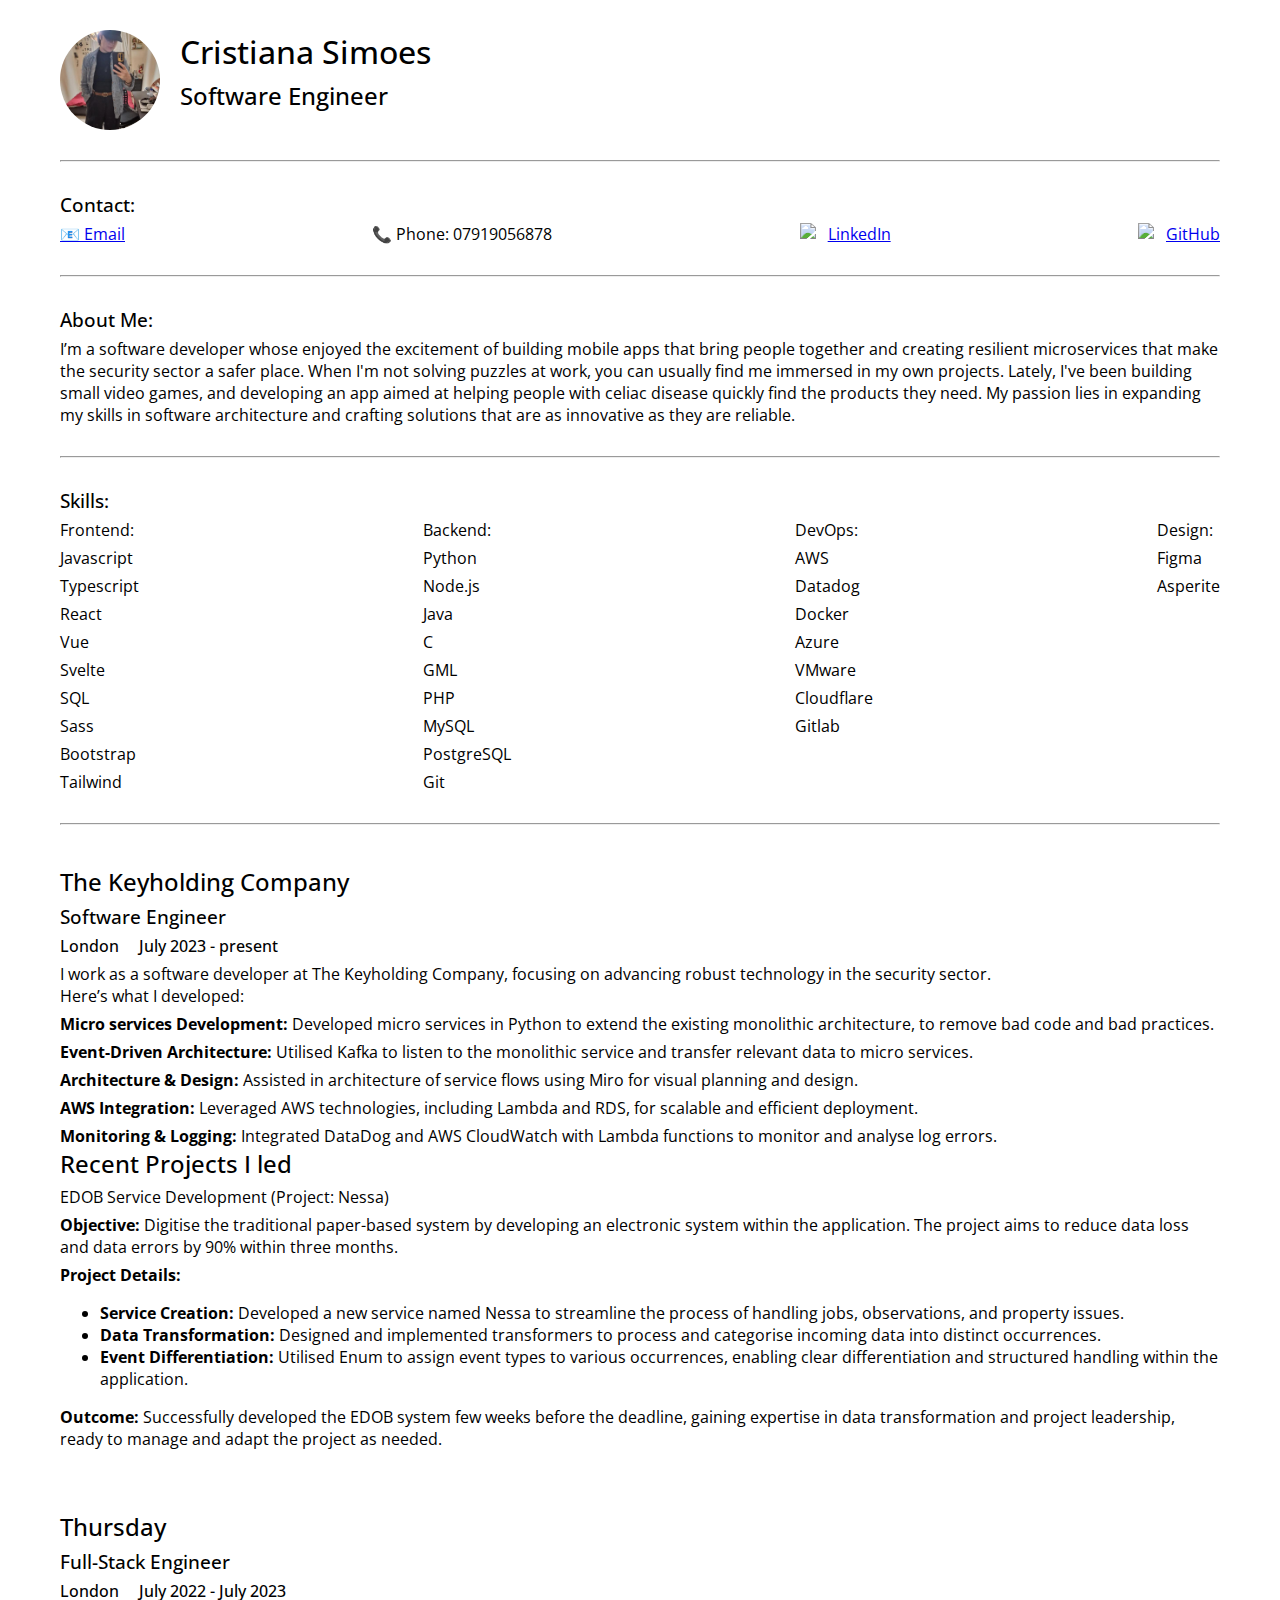
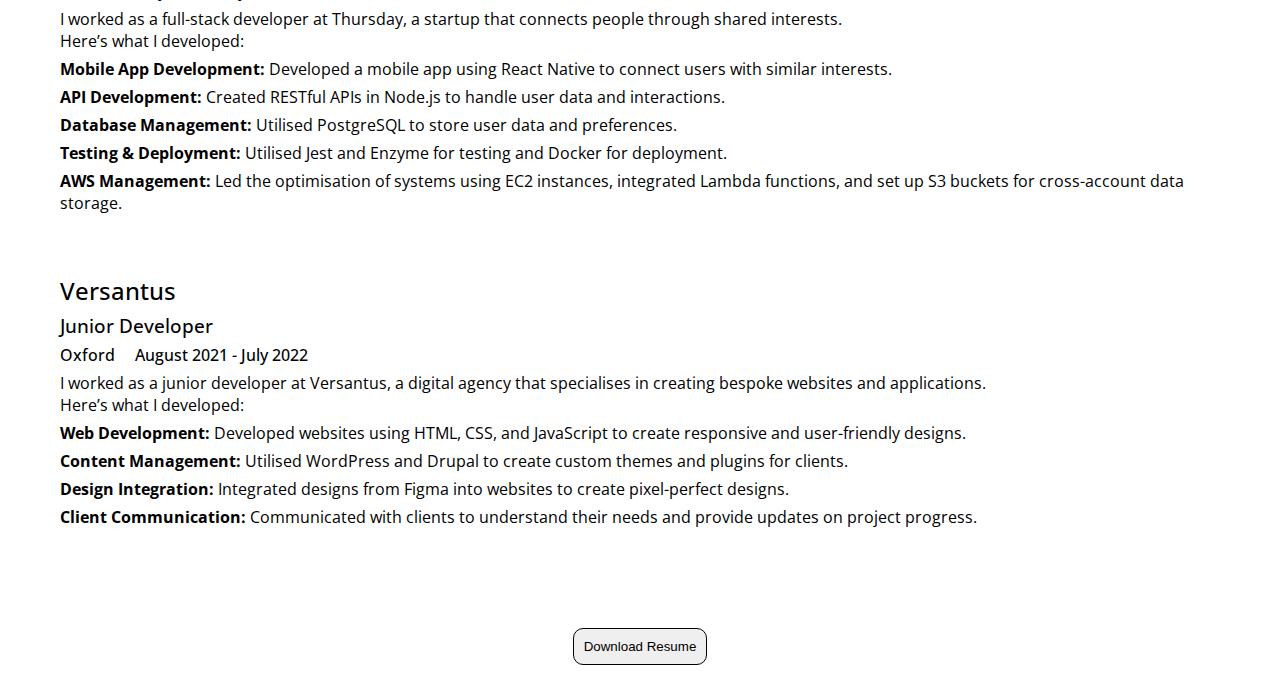
==== index.html @ 1ff180f8 "adding resume" ====
<!DOCTYPE html>
<html lang="en">
  <head>
    <meta charset="UTF-8" />
    <meta name="viewport" content="width=device-width, initial-scale=1.0" />
    <title>Cristiana Simoes Resume 2024</title>
    <link rel="stylesheet" href="styles.css" />
    <link rel="preconnect" href="https://fonts.googleapis.com" />
    <link rel="preconnect" href="https://fonts.gstatic.com" crossorigin />
    <link
      href="https://fonts.googleapis.com/css2?family=EB+Garamond:ital,wght@0,400..800;1,400..800&family=Open+Sans:ital,wght@0,300..800;1,300..800&family=Roboto:ital,wght@0,100;0,300;0,400;0,500;0,700;0,900;1,100;1,300;1,400;1,500;1,700;1,900&display=swap"
      rel="stylesheet"
    />
  </head>
  <body>
    <div class="title_image">
      <img src="cris.jpg" alt="Cristiana Simoes" width="100px" height="auto" />
      <div class="Title_text">
        <h1>Cristiana Simoes</h1>
        <h2>Software Engineer</h2>
      </div>
    </div>
    <hr />
    <div class="contact">
      <h3>Contact:</h3>
      <div class="contact_info">
        <a href="mailto:creativeservicepackages@gmail.com"> 📧 Email</a>
        <a>📞 Phone: 07919056878</a>
        <a href="https://www.linkedin.com/in/cristiana-simoes-617a56205/"
          ><img
            src="https://upload.wikimedia.org/wikipedia/commons/c/ca/LinkedIn_logo_initials.png"
            alt="linkedin logo"
            width="20px"
            height="20px"
          />LinkedIn</a
        >
        <a href="https://github.com/Silvinecoder">
          <img
            src="https://cdn-icons-png.flaticon.com/512/25/25231.png"
            alt="github logo"
            width="20px"
            height="20px"
          />GitHub</a
        >
      </div>
    </div>
    <hr />
    <div class="about_me">
      <h3>About Me:</h3>
      <p>
        I’m a software developer whose enjoyed the excitement of building mobile
        apps that bring people together and creating resilient microservices
        that make the security sector a safer place. When I'm not solving
        puzzles at work, you can usually find me immersed in my own projects.
        Lately, I've been building small video games, and developing an app
        aimed at helping people with celiac disease quickly find the products
        they need. My passion lies in expanding my skills in software
        architecture and crafting solutions that are as innovative as they are
        reliable.
      </p>
    </div>
    <hr />
    <div class="skills">
      <h3>Skills:</h3>
      <div class="skills_info">
        <div class="skills_frontend">
          <p>Frontend:</p>
          <div class="skills_frontend_list">
            <p>Javascript</p>
            <p>Typescript</p>
            <p>React</p>
            <p>Vue</p>
            <p>Svelte</p>
            <p>SQL</p>
            <p>Sass</p>
            <p>Bootstrap</p>
            <p>Tailwind</p>
          </div>
        </div>
        <div class="skills_backend">
          <p>Backend:</p>
          <div class="skills_backend_list">
            <p>Python</p>
            <p>Node.js</p>
            <p>Java</p>
            <p>C</p>
            <p>GML</p>
            <p>PHP</p>
            <p>MySQL</p>
            <p>PostgreSQL</p>
            <p>Git</p>
          </div>
        </div>
        <div class="skills_devops">
          <p>DevOps:</p>
          <div class="skills_devops_list">
            <p>AWS</p>
            <p>Datadog</p>
            <p>Docker</p>
            <p>Azure</p>
            <p>VMware</p>
            <p>Cloudflare</p>
            <p>Gitlab</p>
          </div>
        </div>
        <div class="skills_design">
          <p>Design:</p>
          <div class="skills_design_list">
            <p>Figma</p>
            <p>Asperite</p>
          </div>
        </div>
      </div>
    </div>
    <hr />
    <div class="experience">
      <div class="tkc_wrap">
        <div class="TKC">
          <h2>The Keyholding Company</h2>
          <h3>Software Engineer</h3>
          <div class="location-date">
            <h4>London</h4>
            <h4>July 2023 - present</h4>
          </div>
          <p>
            I work as a software developer at The Keyholding Company, focusing
            on advancing robust technology in the security sector. <br />
            Here’s what I developed:
          </p>
          <p>
            <strong>Micro services Development:</strong> Developed micro
            services in Python to extend the existing monolithic architecture,
            to remove bad code and bad practices.
          </p>
          <p>
            <strong>Event-Driven Architecture:</strong> Utilised Kafka to listen
            to the monolithic service and transfer relevant data to micro
            services.
          </p>
          <p>
            <strong>Architecture & Design:</strong> Assisted in architecture of
            service flows using Miro for visual planning and design.
          </p>
          <p>
            <strong>AWS Integration:</strong> Leveraged AWS technologies,
            including Lambda and RDS, for scalable and efficient deployment.
          </p>
          <p>
            <strong>Monitoring & Logging:</strong> Integrated DataDog and AWS
            CloudWatch with Lambda functions to monitor and analyse log errors.
          </p>
        </div>
        <div class="recent_projects_TKC">
          <h2>Recent Projects I led</h2>
          <p>EDOB Service Development (Project: Nessa)</p>
          <p>
            <strong>Objective:</strong> Digitise the traditional paper-based
            system by developing an electronic system within the application.
            The project aims to reduce data loss and data errors by 90% within
            three months.
          </p>
          <p><strong>Project Details:</strong></p>
          <ul>
            <li>
              <strong>Service Creation:</strong> Developed a new service named
              Nessa to streamline the process of handling jobs, observations,
              and property issues.
            </li>
            <li>
              <strong>Data Transformation:</strong> Designed and implemented
              transformers to process and categorise incoming data into distinct
              occurrences.
            </li>
            <li>
              <strong>Event Differentiation:</strong> Utilised Enum to assign
              event types to various occurrences, enabling clear differentiation
              and structured handling within the application.
            </li>
          </ul>
          <p>
            <strong>Outcome:</strong> Successfully developed the EDOB system few
            weeks before the deadline, gaining expertise in data transformation
            and project leadership, ready to manage and adapt the project as
            needed.
          </p>
        </div>
      </div>
      <div class="thursday">
        <h2>Thursday</h2>
        <h3>Full-Stack Engineer</h3>
        <div class="location-date">
          <h4>London</h4>
          <h4>July 2022 - July 2023</h4>
        </div>
        <p>
          I worked as a full-stack developer at Thursday, a startup that
          connects people through shared interests. <br />
          Here’s what I developed:
        </p>
        <p>
          <strong>Mobile App Development:</strong> Developed a mobile app using
          React Native to connect users with similar interests.
        </p>
        <p>
          <strong>API Development:</strong> Created RESTful APIs in Node.js to
          handle user data and interactions.
        </p>
        <p>
          <strong>Database Management:</strong> Utilised PostgreSQL to store
          user data and preferences.
        </p>
        <p>
          <strong>Testing & Deployment:</strong> Utilised Jest and Enzyme for
          testing and Docker for deployment.
        </p>
        <p>
          <strong>AWS Management:</strong> Led the optimisation of systems using
          EC2 instances, integrated Lambda functions, and set up S3 buckets for
          cross-account data storage.
        </p>
      </div>
      <div class="versantus">
        <h2>Versantus</h2>
        <h3>Junior Developer</h3>
        <div class="location-date">
          <h4>Oxford</h4>
          <h4>August 2021 - July 2022</h4>
        </div>
        <p>
          I worked as a junior developer at Versantus, a digital agency that
          specialises in creating bespoke websites and applications. <br />
          Here’s what I developed:
        </p>
        <p>
          <strong>Web Development:</strong> Developed websites using HTML, CSS,
          and JavaScript to create responsive and user-friendly designs.
        </p>
        <p>
          <strong>Content Management:</strong> Utilised WordPress and Drupal to
          create custom themes and plugins for clients.
        </p>
        <p>
          <strong>Design Integration:</strong> Integrated designs from Figma
          into websites to create pixel-perfect designs.
        </p>
        <p>
          <strong>Client Communication:</strong> Communicated with clients to
          understand their needs and provide updates on project progress.
        </p>
      </div>
    </div>
    <div class="download_resume">
      <a href="Cristiana_Simoes_Resume_2024.pdf" download="Cristiana_Simoes_Resume_2024.pdf">
        <button>Download Resume</button>
      </a>
    </div>
  </body>
</html>
---- styles.css ----
body{
  margin: 30px 60px;
  font-family: "Open Sans", sans-serif;
  font-optical-sizing: auto;
  font-style: normal;
}

h1, h2, h3, h4, h5, h6 {
  margin-bottom: 6px;
  margin-top: 0;
  font-weight: 500;
}

p {
  margin-bottom: 6px;
  margin-top: 0;
}

p:last-child {
  margin-bottom: 0;
}

.title_image, .about_me, .contact, .skills{
  margin: 30px 0;
}

.title_image{
  display: flex;
  gap: 20px;
}

.title_image img {
  border-radius: 50%;
}

.contact_info{
  display: flex;
  justify-content: space-between;
}

.contact_info a{
  display: flex;
  gap: 8px;
}

.experience{
  margin-top: 40px;
}

.skills_info{
  display: flex;
  justify-content: space-between;
}

.tkc_wrap, .thursday {
  margin-bottom: 60px;
}

.location-date{
  display: flex;
  gap: 20px;
}

.download_resume{
  margin-top: 100px;
  display: flex;
  justify-content: center;
}

.download_resume button{
  border: 1px solid #000;
  border-radius: 10px;
  padding: 10px;
}
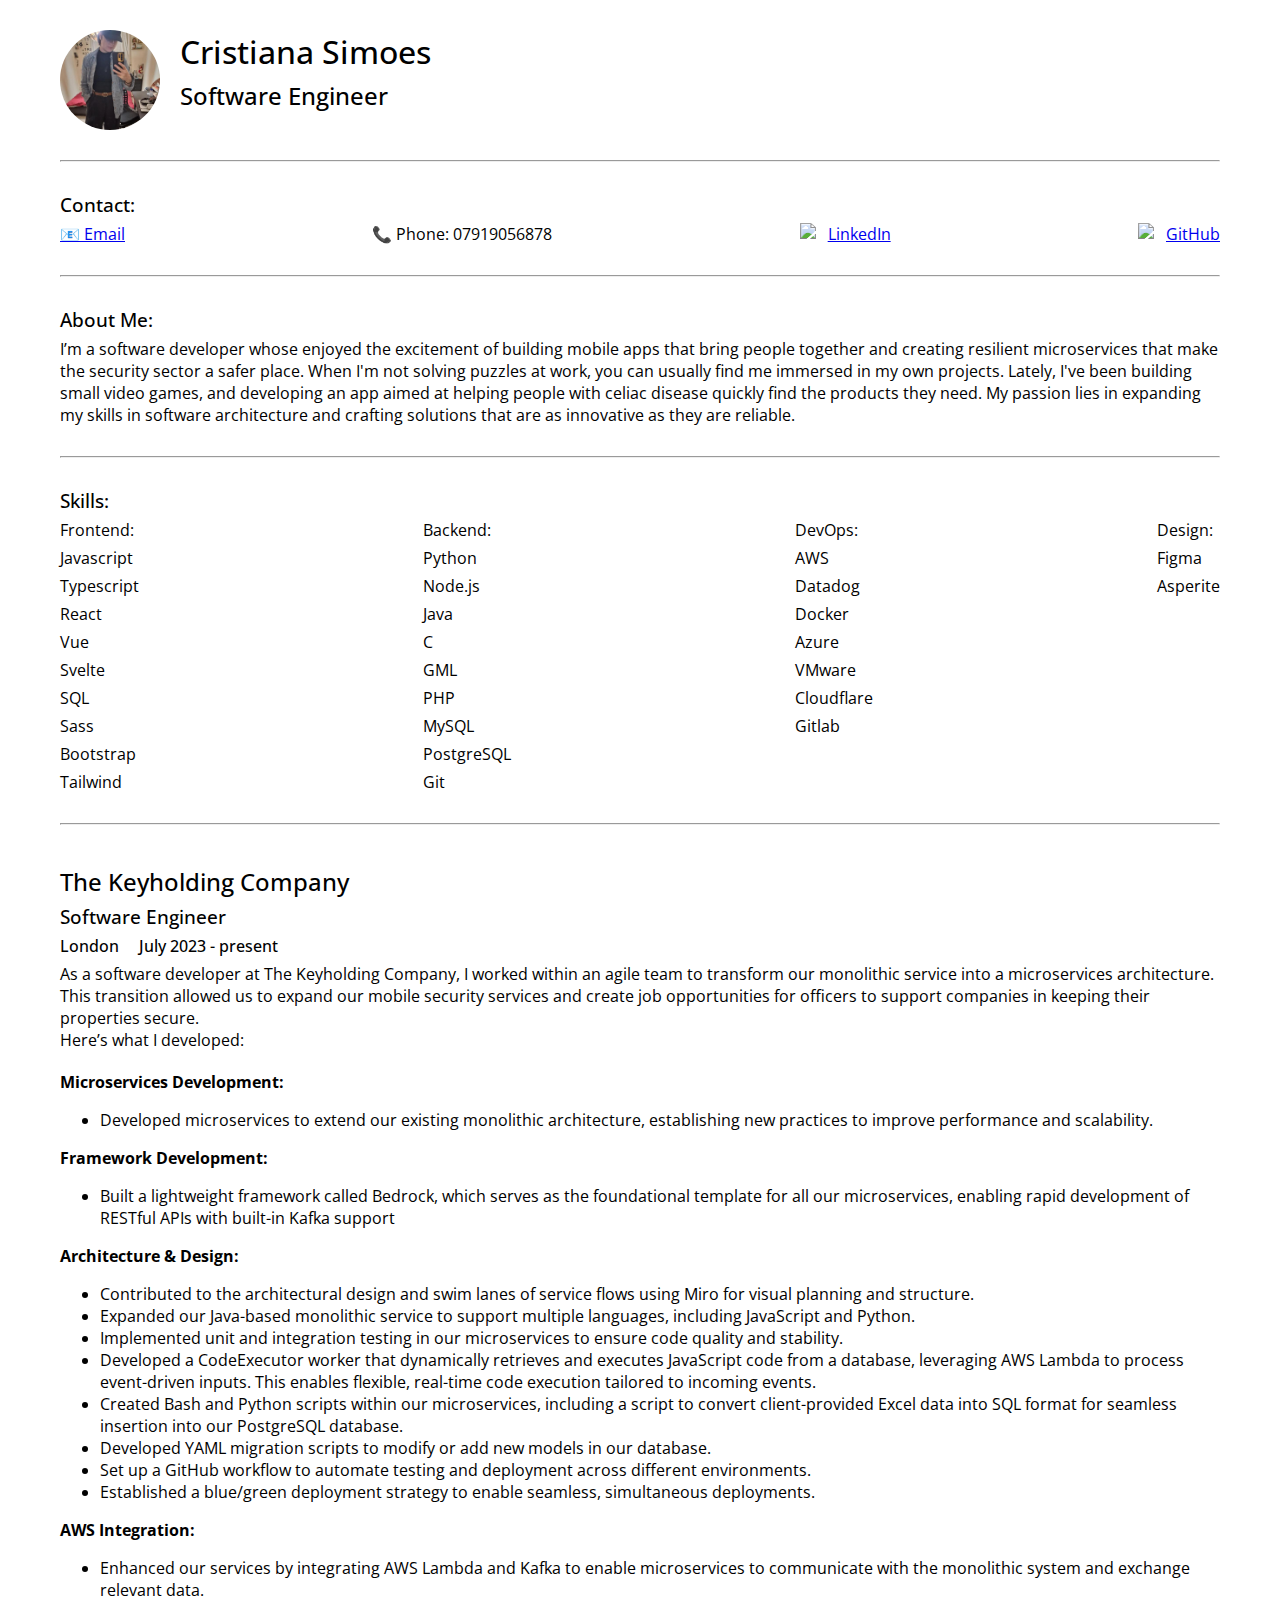
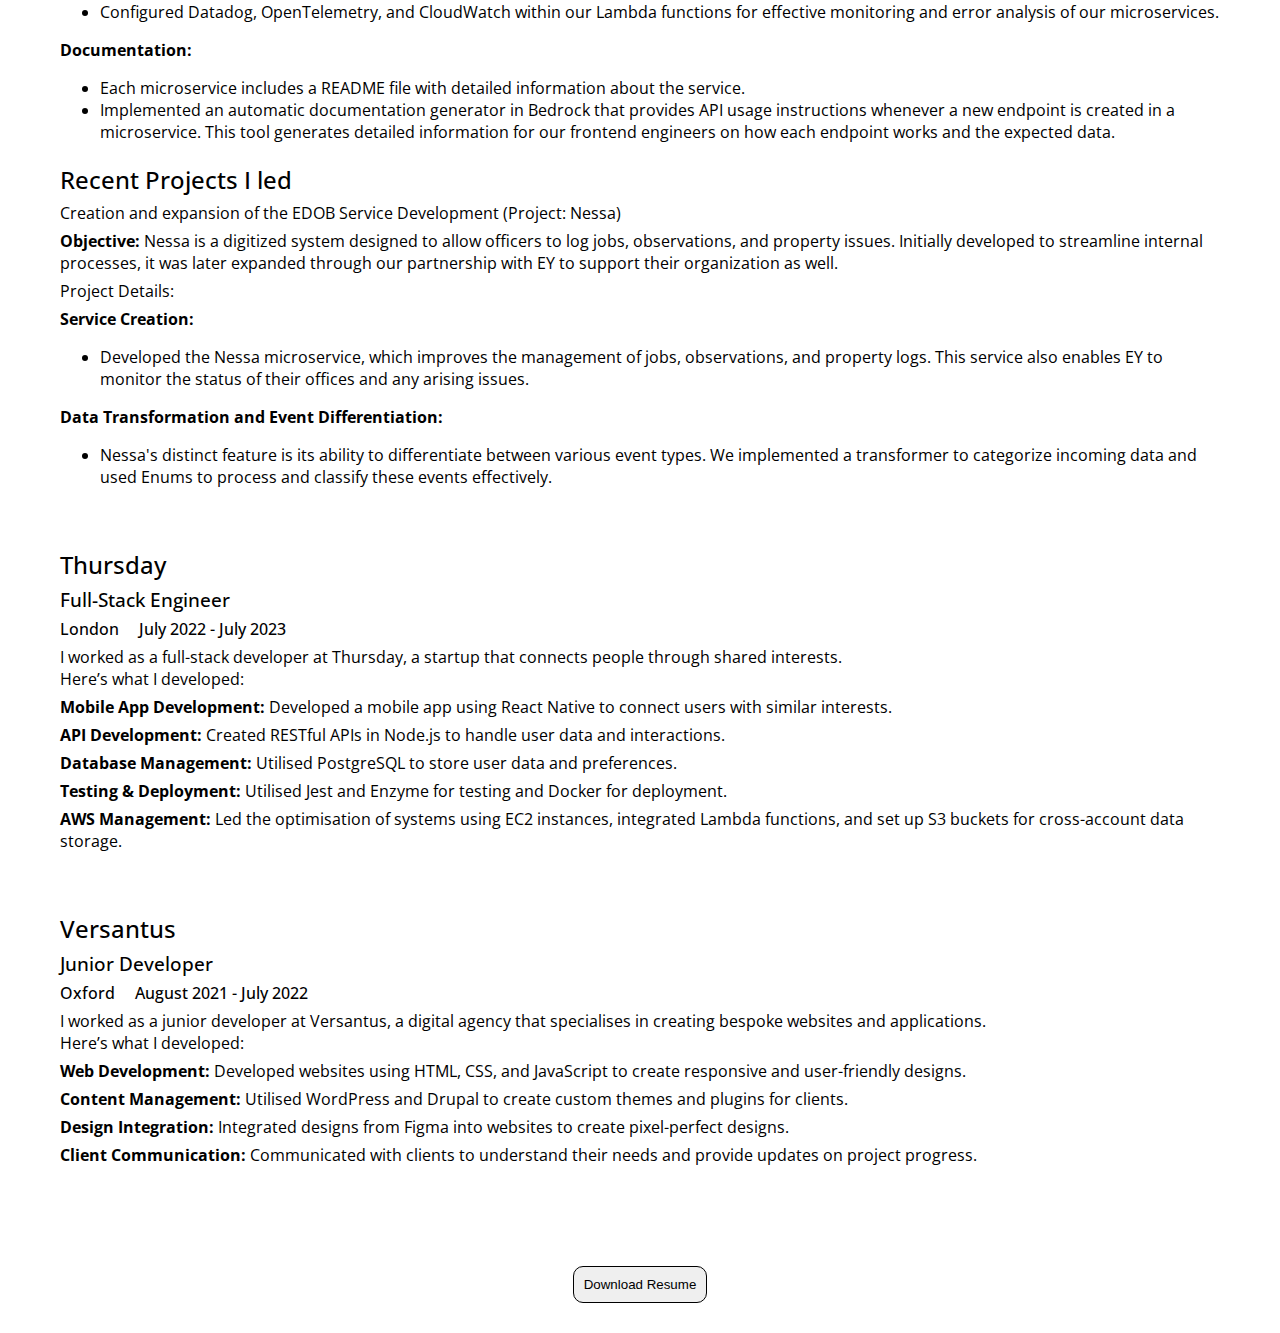
==== commit b4144523: "added more to tkc" ====
--- a/index.html
+++ b/index.html
@@ -123,66 +123,128 @@
             <h4>July 2023 - present</h4>
           </div>
           <p>
-            I work as a software developer at The Keyholding Company, focusing
-            on advancing robust technology in the security sector. <br />
+            As a software developer at The Keyholding Company, I worked within
+            an agile team to transform our monolithic service into a
+            microservices architecture. This transition allowed us to expand our
+            mobile security services and create job opportunities for officers
+            to support companies in keeping their properties secure. <br />
             Here’s what I developed:
           </p>
+          <div class="experience_expanded">
+            <p><strong>Microservices Development:</strong></p>
+            <ul>
+              <li>
+                Developed microservices to extend our existing monolithic
+                architecture, establishing new practices to improve performance
+                and scalability.
+              </li>
+            </ul>
+            <p><strong>Framework Development:</strong></p>
+            <ul>
+              <li>
+                Built a lightweight framework called Bedrock, which serves as
+                the foundational template for all our microservices, enabling
+                rapid development of RESTful APIs with built-in Kafka support
+              </li>
+            </ul>
+            <p><strong>Architecture & Design:</strong></p>
+            <ul>
+              <li>
+                Contributed to the architectural design and swim lanes of
+                service flows using Miro for visual planning and structure.
+              </li>
+              <li>
+                Expanded our Java-based monolithic service to support multiple
+                languages, including JavaScript and Python.
+              </li>
+              <li>
+                Implemented unit and integration testing in our microservices to
+                ensure code quality and stability.
+              </li>
+              <li>
+                Developed a CodeExecutor worker that dynamically retrieves and
+                executes JavaScript code from a database, leveraging AWS Lambda
+                to process event-driven inputs. This enables flexible, real-time
+                code execution tailored to incoming events.
+              </li>
+              <li>
+                Created Bash and Python scripts within our microservices,
+                including a script to convert client-provided Excel data into
+                SQL format for seamless insertion into our PostgreSQL database.
+              </li>
+              <li>
+                Developed YAML migration scripts to modify or add new models in
+                our database.
+              </li>
+              <li>
+                Set up a GitHub workflow to automate testing and deployment
+                across different environments.
+              </li>
+              <li>
+                Established a blue/green deployment strategy to enable seamless,
+                simultaneous deployments.
+              </li>
+            </ul>
+            <p><strong>AWS Integration:</strong></p>
+            <ul>
+              <li>
+                Enhanced our services by integrating AWS Lambda and Kafka to
+                enable microservices to communicate with the monolithic system
+                and exchange relevant data.
+              </li>
+              <li>
+                Configured Datadog, OpenTelemetry, and CloudWatch within our
+                Lambda functions for effective monitoring and error analysis of
+                our microservices.
+              </li>
+            </ul>
+            <p><strong>Documentation:</strong></p>
+            <ul>
+              <li>
+                Each microservice includes a README file with detailed
+                information about the service.
+              </li>
+              <li>
+                Implemented an automatic documentation generator in Bedrock that
+                provides API usage instructions whenever a new endpoint is
+                created in a microservice. This tool generates detailed
+                information for our frontend engineers on how each endpoint
+                works and the expected data.
+              </li>
+            </ul>
+          </div>
+        </div>
+        <div class="recent_projects_TKC">
+          <h2>Recent Projects I led</h2>
           <p>
-            <strong>Micro services Development:</strong> Developed micro
-            services in Python to extend the existing monolithic architecture,
-            to remove bad code and bad practices.
+            Creation and expansion of the EDOB Service Development (Project:
+            Nessa)
           </p>
           <p>
-            <strong>Event-Driven Architecture:</strong> Utilised Kafka to listen
-            to the monolithic service and transfer relevant data to micro
-            services.
+            <strong>Objective:</strong> Nessa is a digitized system designed to
+            allow officers to log jobs, observations, and property issues.
+            Initially developed to streamline internal processes, it was later
+            expanded through our partnership with EY to support their
+            organization as well.
           </p>
-          <p>
-            <strong>Architecture & Design:</strong> Assisted in architecture of
-            service flows using Miro for visual planning and design.
-          </p>
-          <p>
-            <strong>AWS Integration:</strong> Leveraged AWS technologies,
-            including Lambda and RDS, for scalable and efficient deployment.
-          </p>
-          <p>
-            <strong>Monitoring & Logging:</strong> Integrated DataDog and AWS
-            CloudWatch with Lambda functions to monitor and analyse log errors.
-          </p>
-        </div>
-        <div class="recent_projects_TKC">
-          <h2>Recent Projects I led</h2>
-          <p>EDOB Service Development (Project: Nessa)</p>
-          <p>
-            <strong>Objective:</strong> Digitise the traditional paper-based
-            system by developing an electronic system within the application.
-            The project aims to reduce data loss and data errors by 90% within
-            three months.
-          </p>
-          <p><strong>Project Details:</strong></p>
+          <p>Project Details:</p>
+          <p><strong>Service Creation:</strong></p>
           <ul>
             <li>
-              <strong>Service Creation:</strong> Developed a new service named
-              Nessa to streamline the process of handling jobs, observations,
-              and property issues.
-            </li>
-            <li>
-              <strong>Data Transformation:</strong> Designed and implemented
-              transformers to process and categorise incoming data into distinct
-              occurrences.
-            </li>
-            <li>
-              <strong>Event Differentiation:</strong> Utilised Enum to assign
-              event types to various occurrences, enabling clear differentiation
-              and structured handling within the application.
+              Developed the Nessa microservice, which improves the management of
+              jobs, observations, and property logs. This service also enables
+              EY to monitor the status of their offices and any arising issues.
             </li>
           </ul>
-          <p>
-            <strong>Outcome:</strong> Successfully developed the EDOB system few
-            weeks before the deadline, gaining expertise in data transformation
-            and project leadership, ready to manage and adapt the project as
-            needed.
-          </p>
+          <p><strong>Data Transformation and Event Differentiation:</strong></p>
+          <ul>
+            <li>
+              Nessa's distinct feature is its ability to differentiate between
+              various event types. We implemented a transformer to categorize
+              incoming data and used Enums to process and classify these events
+              effectively.
+            </li>
+          </ul>
         </div>
       </div>
       <div class="thursday">
@@ -250,7 +312,10 @@
       </div>
     </div>
     <div class="download_resume">
-      <a href="Cristiana_Simoes_Resume_2024.pdf" download="Cristiana_Simoes_Resume_2024.pdf">
+      <a
+        href="Cristiana_Simoes_Resume_2024.pdf"
+        download="Cristiana_Simoes_Resume_2024.pdf"
+      >
         <button>Download Resume</button>
       </a>
     </div>
--- a/styles.css
+++ b/styles.css
@@ -47,6 +47,14 @@
   margin-top: 40px;
 }
 
+.experience_expanded{
+  margin-top: 20px;
+}
+
+.recent_projects_TKC{
+  margin-top: 20px;
+}
+
 .skills_info{
   display: flex;
   justify-content: space-between;
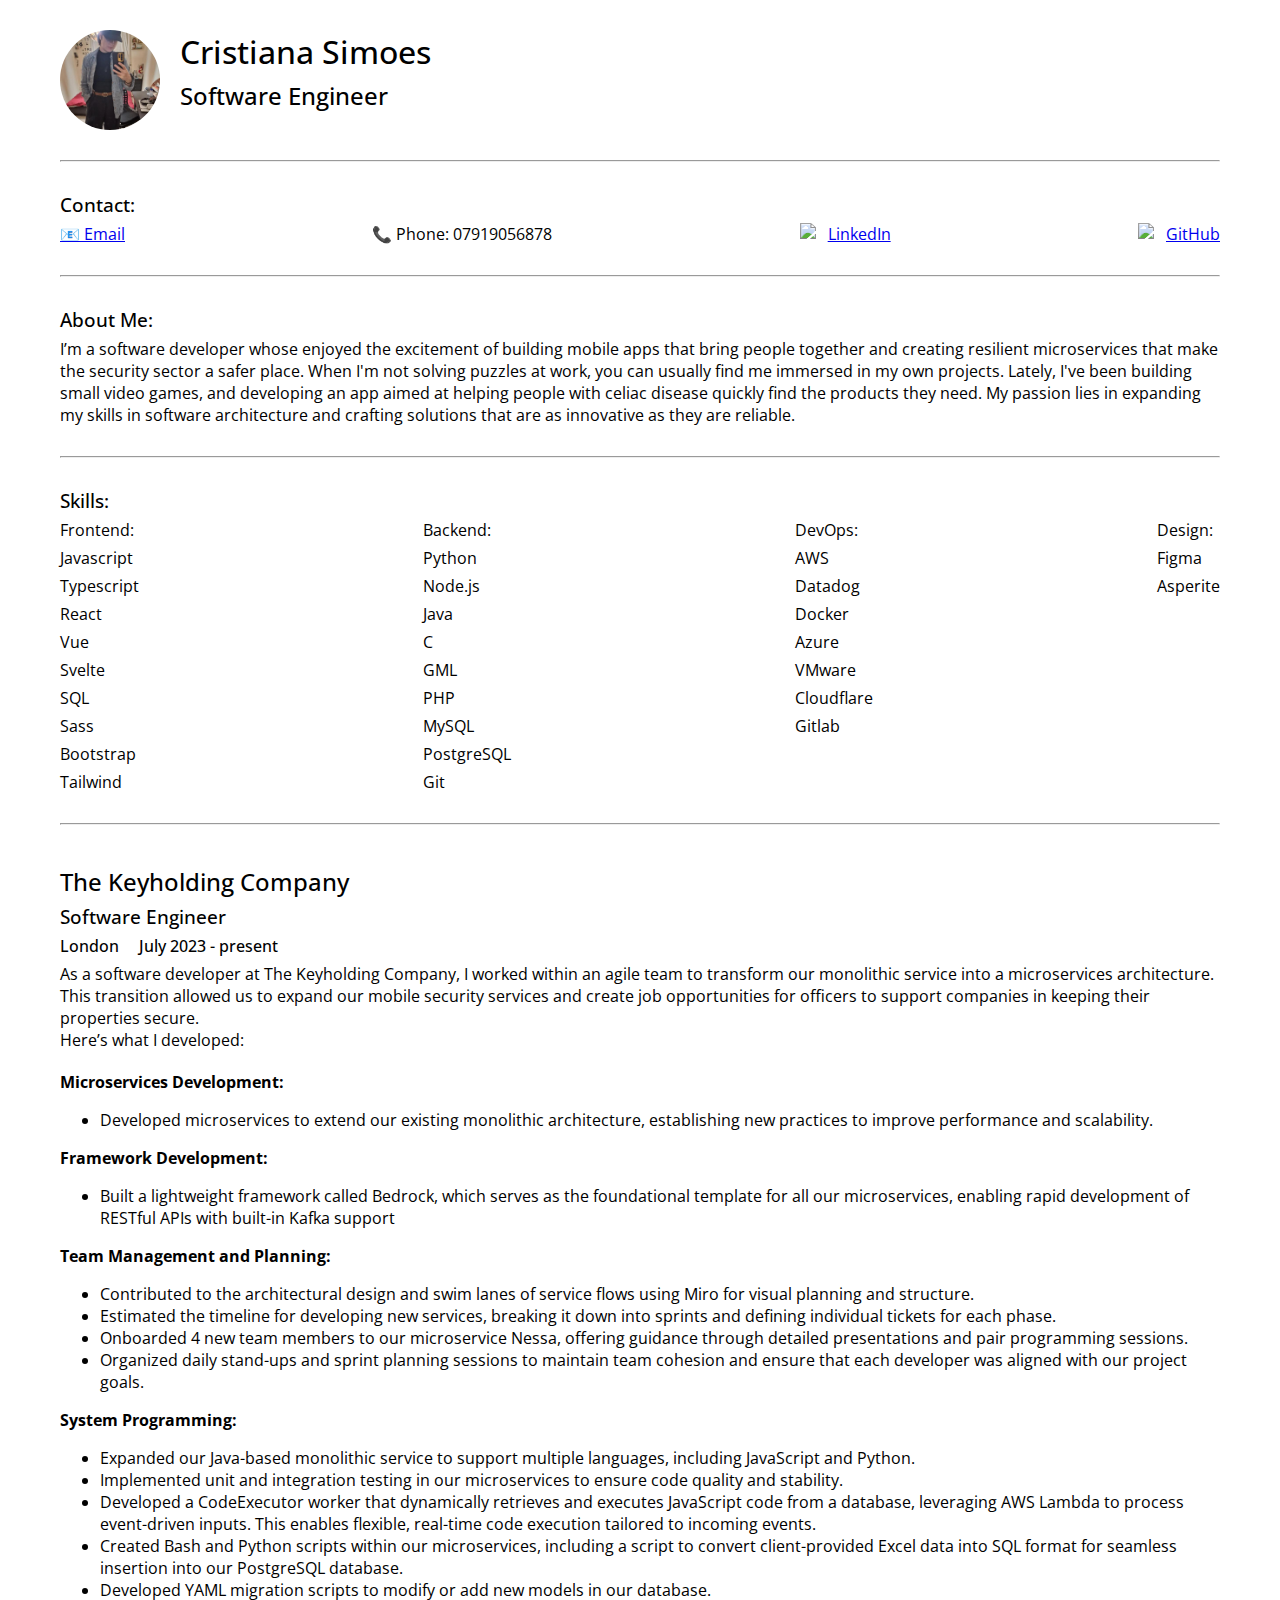
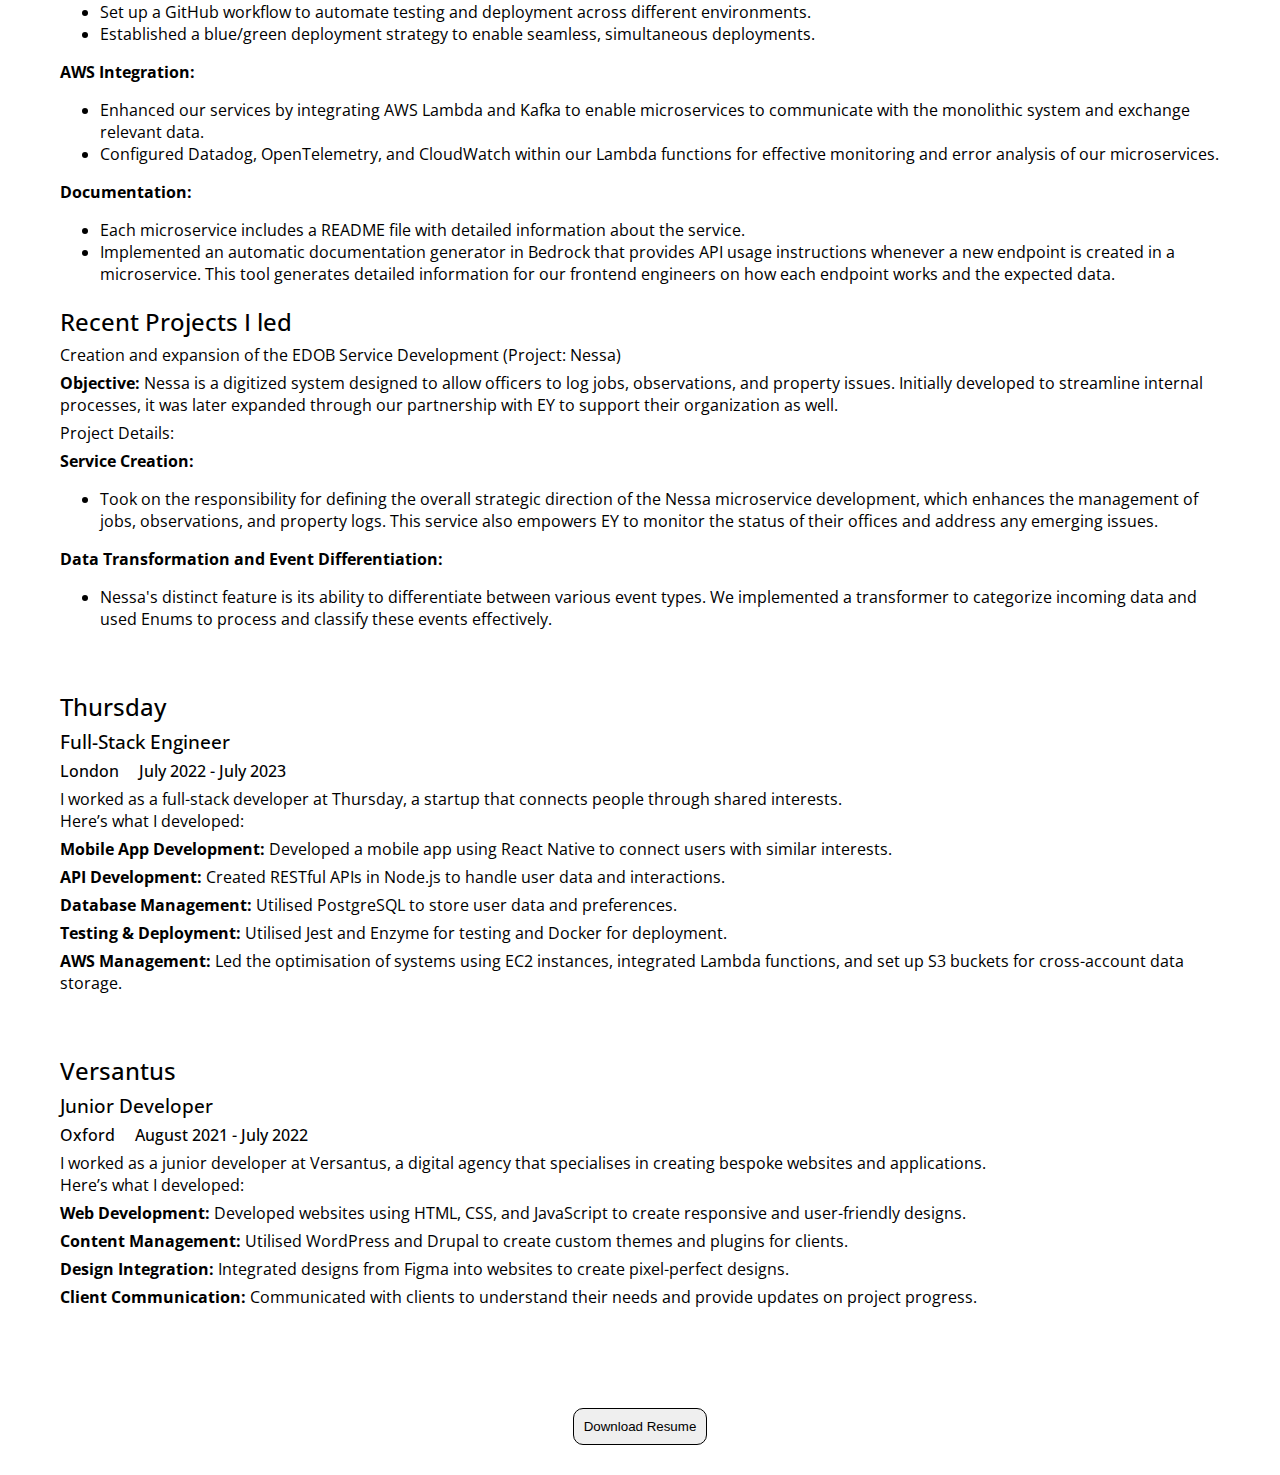
==== commit ddd9d50c: "adding more to the cv" ====
--- a/index.html
+++ b/index.html
@@ -147,12 +147,30 @@
                 rapid development of RESTful APIs with built-in Kafka support
               </li>
             </ul>
-            <p><strong>Architecture & Design:</strong></p>
+            <p><strong>Team Management and Planning:</strong></p>
             <ul>
               <li>
                 Contributed to the architectural design and swim lanes of
                 service flows using Miro for visual planning and structure.
               </li>
+              <li>
+                Estimated the timeline for developing new services, breaking it
+                down into sprints and defining individual tickets for each
+                phase.
+              </li>
+              <li>
+                Onboarded 4 new team members to our microservice Nessa, offering
+                guidance through detailed presentations and pair programming
+                sessions.
+              </li>
+              <li>
+                Organized daily stand-ups and sprint planning sessions to
+                maintain team cohesion and ensure that each developer was
+                aligned with our project goals.
+              </li>
+            </ul>
+            <p><strong>System Programming:</strong></p>
+            <ul>
               <li>
                 Expanded our Java-based monolithic service to support multiple
                 languages, including JavaScript and Python.
@@ -231,9 +249,11 @@
           <p><strong>Service Creation:</strong></p>
           <ul>
             <li>
-              Developed the Nessa microservice, which improves the management of
-              jobs, observations, and property logs. This service also enables
-              EY to monitor the status of their offices and any arising issues.
+              Took on the responsibility for defining the overall strategic
+              direction of the Nessa microservice development, which enhances
+              the management of jobs, observations, and property logs. This
+              service also empowers EY to monitor the status of their offices
+              and address any emerging issues.
             </li>
           </ul>
           <p><strong>Data Transformation and Event Differentiation:</strong></p>
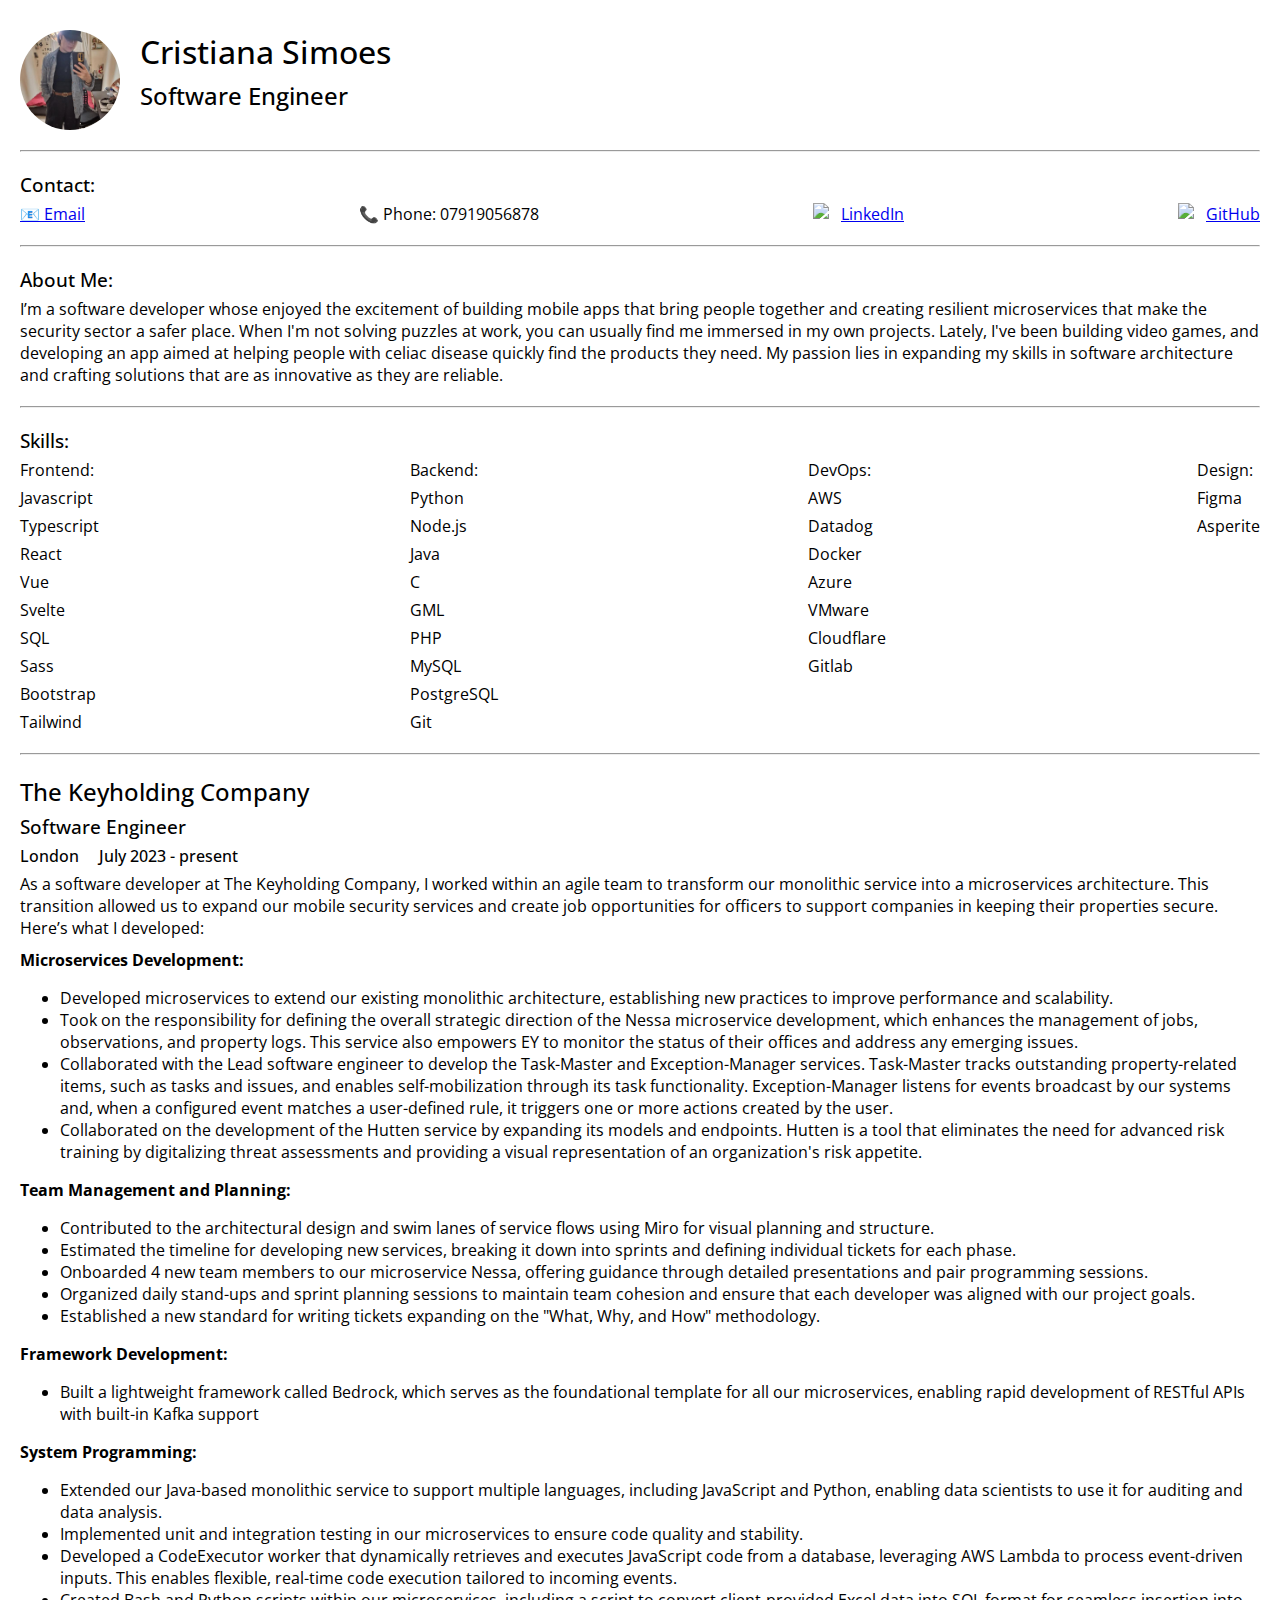
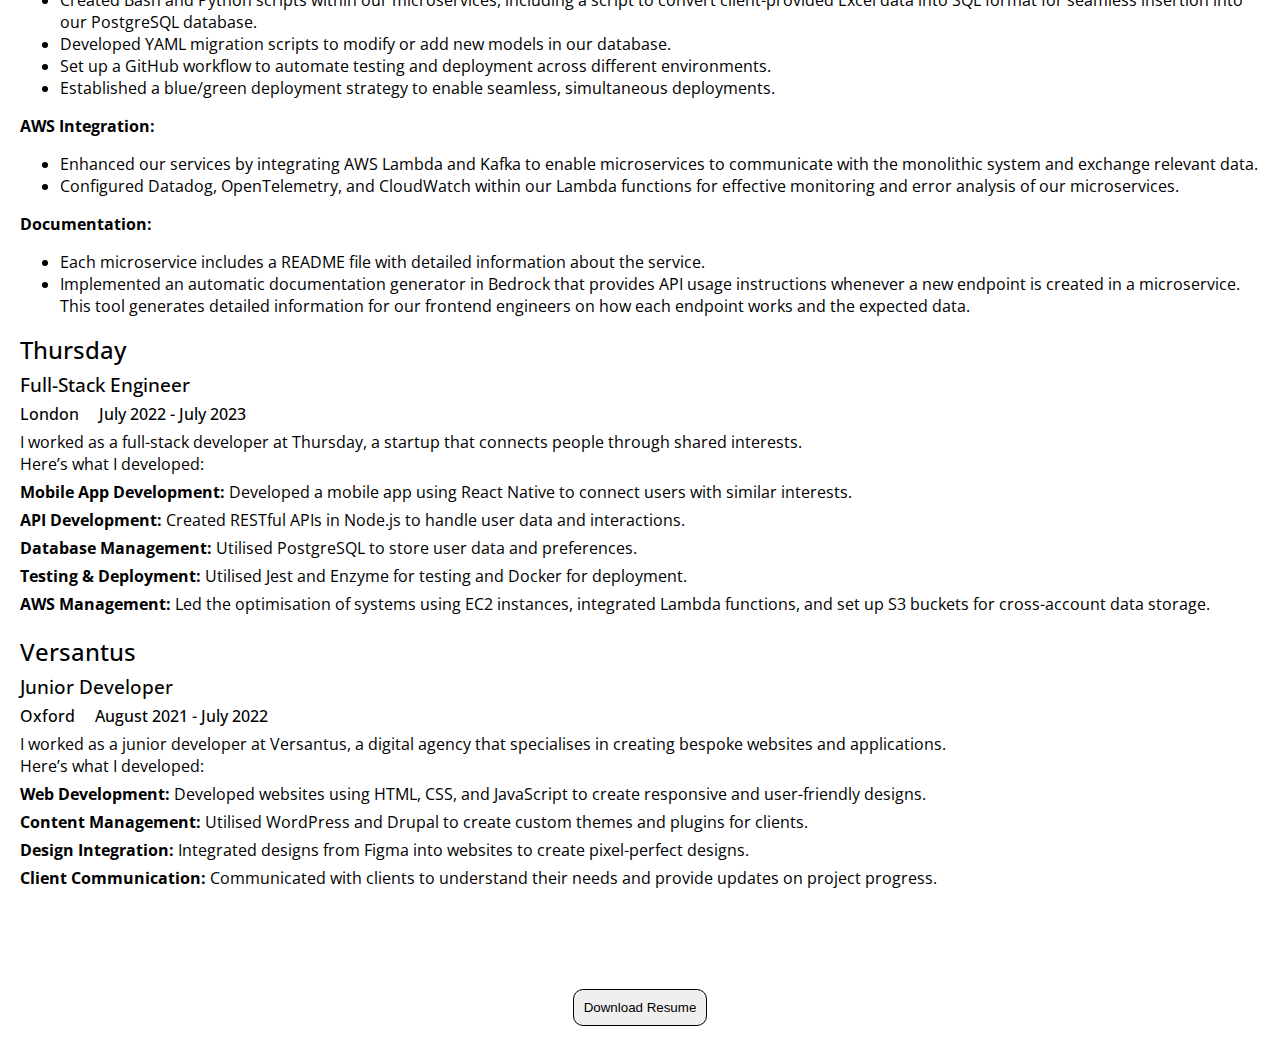
==== commit e555d314: "added more to tkc" ====
--- a/index.html
+++ b/index.html
@@ -52,11 +52,10 @@
         apps that bring people together and creating resilient microservices
         that make the security sector a safer place. When I'm not solving
         puzzles at work, you can usually find me immersed in my own projects.
-        Lately, I've been building small video games, and developing an app
-        aimed at helping people with celiac disease quickly find the products
-        they need. My passion lies in expanding my skills in software
-        architecture and crafting solutions that are as innovative as they are
-        reliable.
+        Lately, I've been building video games, and developing an app aimed at
+        helping people with celiac disease quickly find the products they need.
+        My passion lies in expanding my skills in software architecture and
+        crafting solutions that are as innovative as they are reliable.
       </p>
     </div>
     <hr />
@@ -114,140 +113,29 @@
     </div>
     <hr />
     <div class="experience">
-      <div class="tkc_wrap">
-        <div class="TKC">
-          <h2>The Keyholding Company</h2>
-          <h3>Software Engineer</h3>
-          <div class="location-date">
-            <h4>London</h4>
-            <h4>July 2023 - present</h4>
-          </div>
-          <p>
-            As a software developer at The Keyholding Company, I worked within
-            an agile team to transform our monolithic service into a
-            microservices architecture. This transition allowed us to expand our
-            mobile security services and create job opportunities for officers
-            to support companies in keeping their properties secure. <br />
-            Here’s what I developed:
-          </p>
-          <div class="experience_expanded">
-            <p><strong>Microservices Development:</strong></p>
-            <ul>
-              <li>
-                Developed microservices to extend our existing monolithic
-                architecture, establishing new practices to improve performance
-                and scalability.
-              </li>
-            </ul>
-            <p><strong>Framework Development:</strong></p>
-            <ul>
-              <li>
-                Built a lightweight framework called Bedrock, which serves as
-                the foundational template for all our microservices, enabling
-                rapid development of RESTful APIs with built-in Kafka support
-              </li>
-            </ul>
-            <p><strong>Team Management and Planning:</strong></p>
-            <ul>
-              <li>
-                Contributed to the architectural design and swim lanes of
-                service flows using Miro for visual planning and structure.
-              </li>
-              <li>
-                Estimated the timeline for developing new services, breaking it
-                down into sprints and defining individual tickets for each
-                phase.
-              </li>
-              <li>
-                Onboarded 4 new team members to our microservice Nessa, offering
-                guidance through detailed presentations and pair programming
-                sessions.
-              </li>
-              <li>
-                Organized daily stand-ups and sprint planning sessions to
-                maintain team cohesion and ensure that each developer was
-                aligned with our project goals.
-              </li>
-            </ul>
-            <p><strong>System Programming:</strong></p>
-            <ul>
-              <li>
-                Expanded our Java-based monolithic service to support multiple
-                languages, including JavaScript and Python.
-              </li>
-              <li>
-                Implemented unit and integration testing in our microservices to
-                ensure code quality and stability.
-              </li>
-              <li>
-                Developed a CodeExecutor worker that dynamically retrieves and
-                executes JavaScript code from a database, leveraging AWS Lambda
-                to process event-driven inputs. This enables flexible, real-time
-                code execution tailored to incoming events.
-              </li>
-              <li>
-                Created Bash and Python scripts within our microservices,
-                including a script to convert client-provided Excel data into
-                SQL format for seamless insertion into our PostgreSQL database.
-              </li>
-              <li>
-                Developed YAML migration scripts to modify or add new models in
-                our database.
-              </li>
-              <li>
-                Set up a GitHub workflow to automate testing and deployment
-                across different environments.
-              </li>
-              <li>
-                Established a blue/green deployment strategy to enable seamless,
-                simultaneous deployments.
-              </li>
-            </ul>
-            <p><strong>AWS Integration:</strong></p>
-            <ul>
-              <li>
-                Enhanced our services by integrating AWS Lambda and Kafka to
-                enable microservices to communicate with the monolithic system
-                and exchange relevant data.
-              </li>
-              <li>
-                Configured Datadog, OpenTelemetry, and CloudWatch within our
-                Lambda functions for effective monitoring and error analysis of
-                our microservices.
-              </li>
-            </ul>
-            <p><strong>Documentation:</strong></p>
-            <ul>
-              <li>
-                Each microservice includes a README file with detailed
-                information about the service.
-              </li>
-              <li>
-                Implemented an automatic documentation generator in Bedrock that
-                provides API usage instructions whenever a new endpoint is
-                created in a microservice. This tool generates detailed
-                information for our frontend engineers on how each endpoint
-                works and the expected data.
-              </li>
-            </ul>
-          </div>
-        </div>
-        <div class="recent_projects_TKC">
-          <h2>Recent Projects I led</h2>
-          <p>
-            Creation and expansion of the EDOB Service Development (Project:
-            Nessa)
-          </p>
-          <p>
-            <strong>Objective:</strong> Nessa is a digitized system designed to
-            allow officers to log jobs, observations, and property issues.
-            Initially developed to streamline internal processes, it was later
-            expanded through our partnership with EY to support their
-            organization as well.
-          </p>
-          <p>Project Details:</p>
-          <p><strong>Service Creation:</strong></p>
-          <ul>
+      <div class="TKC">
+        <h2>The Keyholding Company</h2>
+        <h3>Software Engineer</h3>
+        <div class="location-date">
+          <h4>London</h4>
+          <h4>July 2023 - present</h4>
+        </div>
+        <p>
+          As a software developer at The Keyholding Company, I worked within an
+          agile team to transform our monolithic service into a microservices
+          architecture. This transition allowed us to expand our mobile security
+          services and create job opportunities for officers to support
+          companies in keeping their properties secure. <br />
+          Here’s what I developed:
+        </p>
+        <div class="experience_expanded">
+          <p><strong>Microservices Development:</strong></p>
+          <ul>
+            <li>
+              Developed microservices to extend our existing monolithic
+              architecture, establishing new practices to improve performance
+              and scalability.
+            </li>
             <li>
               Took on the responsibility for defining the overall strategic
               direction of the Nessa microservice development, which enhances
@@ -255,14 +143,116 @@
               service also empowers EY to monitor the status of their offices
               and address any emerging issues.
             </li>
-          </ul>
-          <p><strong>Data Transformation and Event Differentiation:</strong></p>
-          <ul>
-            <li>
-              Nessa's distinct feature is its ability to differentiate between
-              various event types. We implemented a transformer to categorize
-              incoming data and used Enums to process and classify these events
-              effectively.
+            <li>
+              Collaborated with the Lead software engineer to develop the
+              Task-Master and Exception-Manager services. Task-Master tracks
+              outstanding property-related items, such as tasks and issues, and
+              enables self-mobilization through its task functionality.
+              Exception-Manager listens for events broadcast by our systems and,
+              when a configured event matches a user-defined rule, it triggers
+              one or more actions created by the user.
+            </li>
+            <li>
+              Collaborated on the development of the Hutten service by expanding
+              its models and endpoints. Hutten is a tool that eliminates the
+              need for advanced risk training by digitalizing threat assessments
+              and providing a visual representation of an organization's risk
+              appetite.
+            </li>
+          </ul>
+          <p><strong>Team Management and Planning:</strong></p>
+          <ul>
+            <li>
+              Contributed to the architectural design and swim lanes of service
+              flows using Miro for visual planning and structure.
+            </li>
+            <li>
+              Estimated the timeline for developing new services, breaking it
+              down into sprints and defining individual tickets for each phase.
+            </li>
+            <li>
+              Onboarded 4 new team members to our microservice Nessa, offering
+              guidance through detailed presentations and pair programming
+              sessions.
+            </li>
+            <li>
+              Organized daily stand-ups and sprint planning sessions to maintain
+              team cohesion and ensure that each developer was aligned with our
+              project goals.
+            </li>
+            <li>
+              Established a new standard for writing tickets expanding on the
+              "What, Why, and How" methodology.
+            </li>
+          </ul>
+          <p><strong>Framework Development:</strong></p>
+          <ul>
+            <li>
+              Built a lightweight framework called Bedrock, which serves as the
+              foundational template for all our microservices, enabling rapid
+              development of RESTful APIs with built-in Kafka support
+            </li>
+          </ul>
+          <p><strong>System Programming:</strong></p>
+          <ul>
+            <li>
+              Extended our Java-based monolithic service to support multiple
+              languages, including JavaScript and Python, enabling data
+              scientists to use it for auditing and data analysis.
+            </li>
+            <li>
+              Implemented unit and integration testing in our microservices to
+              ensure code quality and stability.
+            </li>
+            <li>
+              Developed a CodeExecutor worker that dynamically retrieves and
+              executes JavaScript code from a database, leveraging AWS Lambda to
+              process event-driven inputs. This enables flexible, real-time code
+              execution tailored to incoming events.
+            </li>
+            <li>
+              Created Bash and Python scripts within our microservices,
+              including a script to convert client-provided Excel data into SQL
+              format for seamless insertion into our PostgreSQL database.
+            </li>
+            <li>
+              Developed YAML migration scripts to modify or add new models in
+              our database.
+            </li>
+            <li>
+              Set up a GitHub workflow to automate testing and deployment across
+              different environments.
+            </li>
+            <li>
+              Established a blue/green deployment strategy to enable seamless,
+              simultaneous deployments.
+            </li>
+          </ul>
+          <p><strong>AWS Integration:</strong></p>
+          <ul>
+            <li>
+              Enhanced our services by integrating AWS Lambda and Kafka to
+              enable microservices to communicate with the monolithic system and
+              exchange relevant data.
+            </li>
+            <li>
+              Configured Datadog, OpenTelemetry, and CloudWatch within our
+              Lambda functions for effective monitoring and error analysis of
+              our microservices.
+            </li>
+          </ul>
+          <p><strong>Documentation:</strong></p>
+          <ul>
+            <li>
+              Each microservice includes a README file with detailed information
+              about the service.
+            </li>
+            <li>
+              Implemented an automatic documentation generator in Bedrock that
+              provides API usage instructions whenever a new endpoint is created
+              in a microservice. This tool generates detailed information for
+              our frontend engineers on how each endpoint works and the expected
+              data.
             </li>
           </ul>
         </div>
--- a/styles.css
+++ b/styles.css
@@ -1,5 +1,5 @@
 body{
-  margin: 30px 60px;
+  margin: 30px 20px;
   font-family: "Open Sans", sans-serif;
   font-optical-sizing: auto;
   font-style: normal;
@@ -20,13 +20,14 @@
   margin-bottom: 0;
 }
 
-.title_image, .about_me, .contact, .skills{
-  margin: 30px 0;
+.about_me, .contact, .skills{
+  margin: 20px 0;
 }
 
 .title_image{
   display: flex;
   gap: 20px;
+  margin-bottom: 20px;
 }
 
 .title_image img {
@@ -44,15 +45,15 @@
 }
 
 .experience{
-  margin-top: 40px;
+  margin-top: 20px;
 }
 
 .experience_expanded{
-  margin-top: 20px;
+  margin-top: 10px;
 }
 
 .recent_projects_TKC{
-  margin-top: 20px;
+  margin-top: 14px;
 }
 
 .skills_info{
@@ -60,8 +61,8 @@
   justify-content: space-between;
 }
 
-.tkc_wrap, .thursday {
-  margin-bottom: 60px;
+.thursday {
+  margin-bottom: 20px;
 }
 
 .location-date{
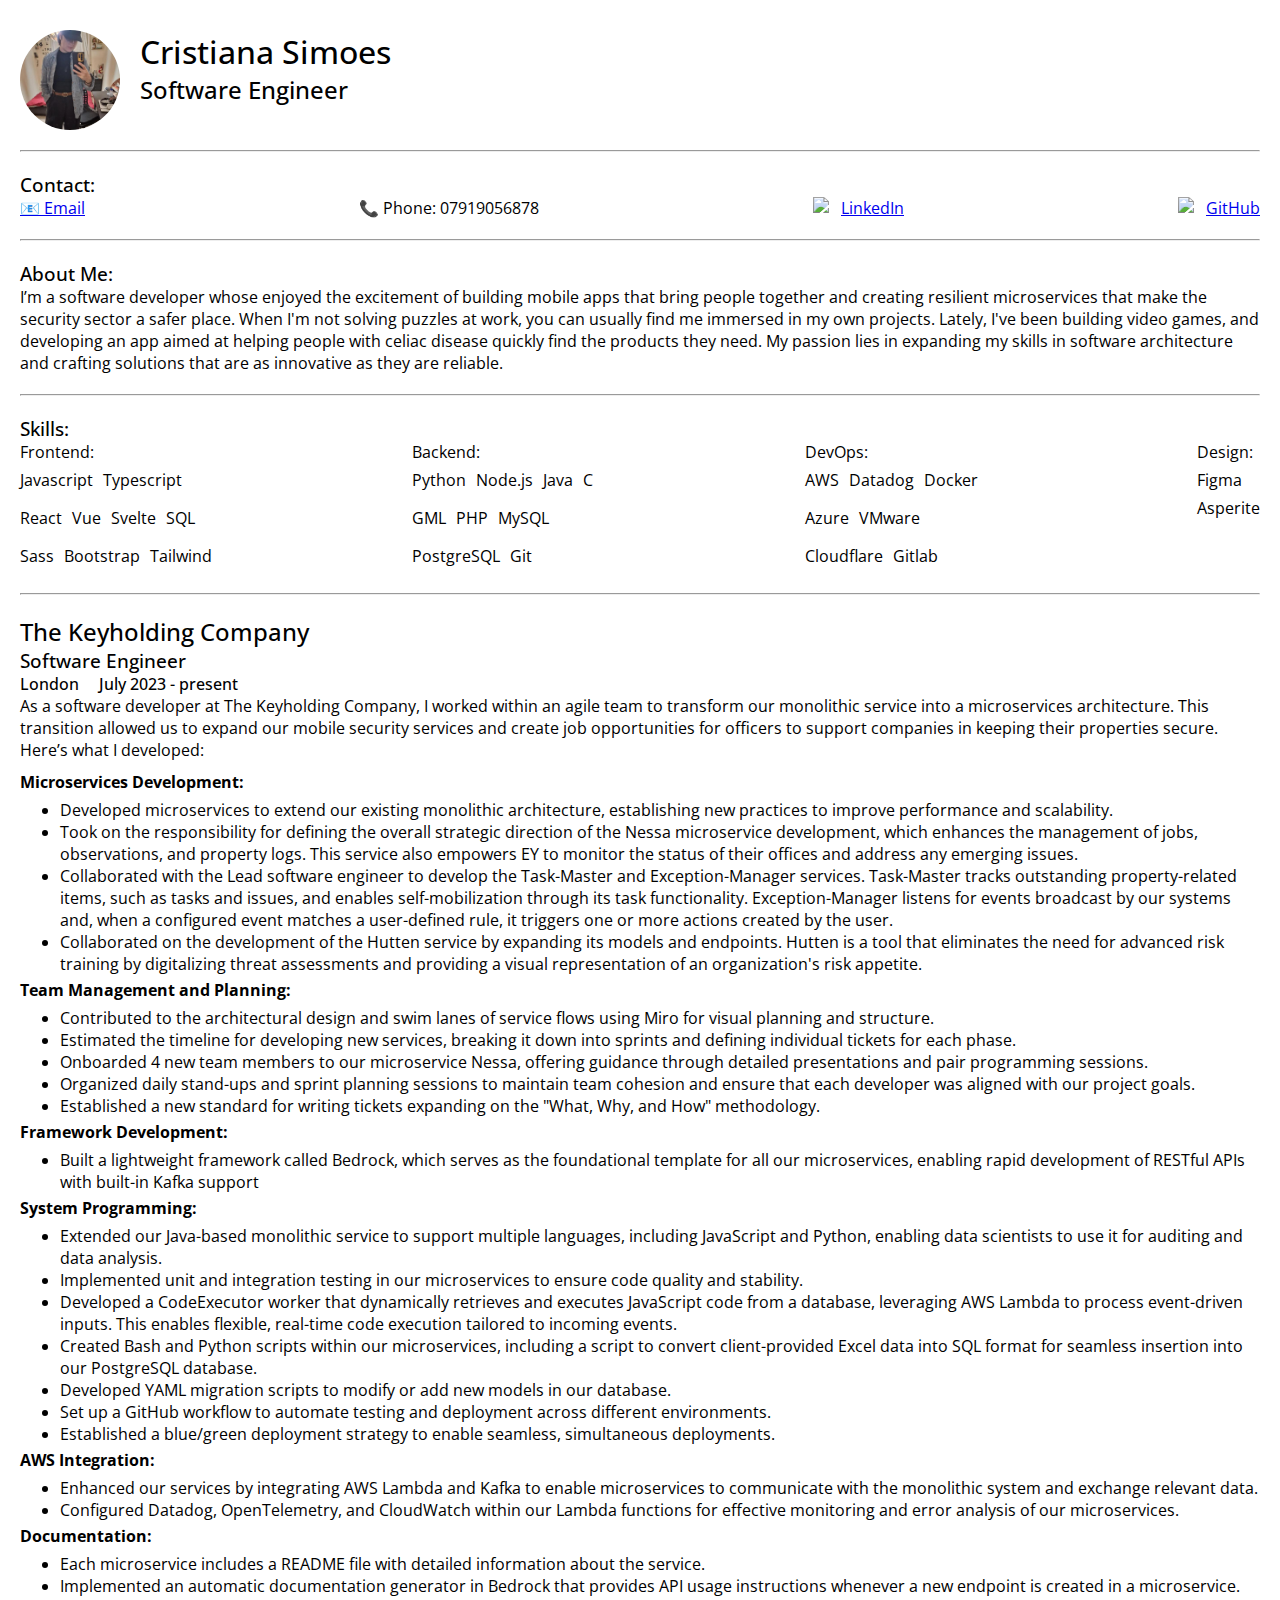
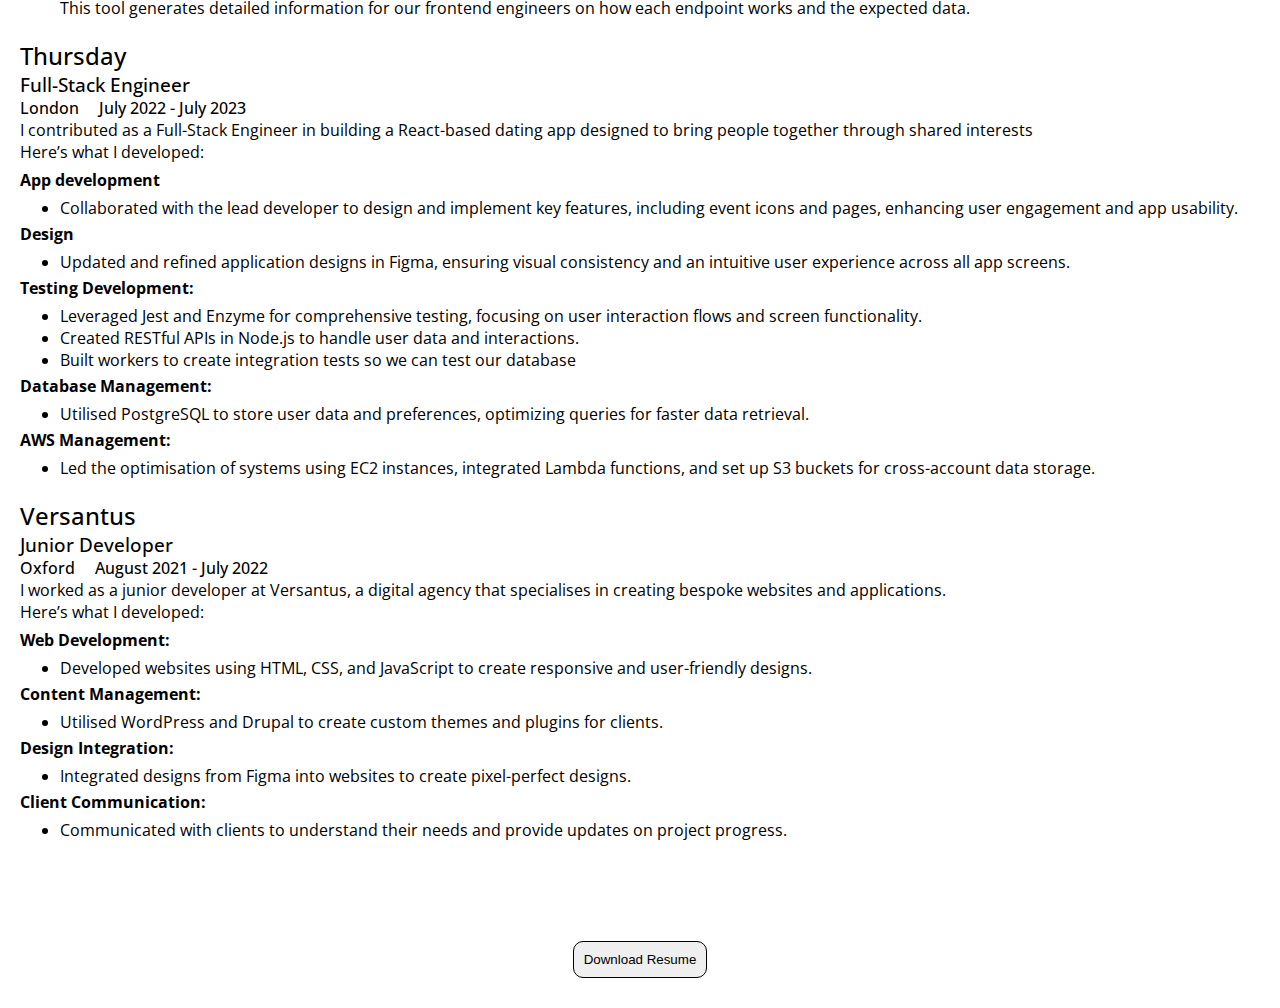
==== commit b86f0b0c: "adding an update" ====
--- a/index.html
+++ b/index.html
@@ -113,7 +113,7 @@
     </div>
     <hr />
     <div class="experience">
-      <div class="TKC">
+      <div class="tkc">
         <h2>The Keyholding Company</h2>
         <h3>Software Engineer</h3>
         <div class="location-date">
@@ -265,31 +265,60 @@
           <h4>July 2022 - July 2023</h4>
         </div>
         <p>
-          I worked as a full-stack developer at Thursday, a startup that
-          connects people through shared interests. <br />
+          I contributed as a Full-Stack Engineer in building a React-based
+          dating app designed to bring people together through shared interests
+          <br />
           Here’s what I developed:
         </p>
-        <p>
-          <strong>Mobile App Development:</strong> Developed a mobile app using
-          React Native to connect users with similar interests.
-        </p>
-        <p>
-          <strong>API Development:</strong> Created RESTful APIs in Node.js to
-          handle user data and interactions.
-        </p>
-        <p>
-          <strong>Database Management:</strong> Utilised PostgreSQL to store
-          user data and preferences.
-        </p>
-        <p>
-          <strong>Testing & Deployment:</strong> Utilised Jest and Enzyme for
-          testing and Docker for deployment.
-        </p>
-        <p>
-          <strong>AWS Management:</strong> Led the optimisation of systems using
-          EC2 instances, integrated Lambda functions, and set up S3 buckets for
-          cross-account data storage.
-        </p>
+        <p><strong>App development</strong></p>
+        <ul>
+          <li>
+            Collaborated with the lead developer to design and implement key
+            features, including event icons and pages, enhancing user engagement
+            and app usability.
+          </li>
+        </ul>
+        <p><strong>Design</strong></p>
+        <ul>
+          <li>
+            Updated and refined application designs in Figma, ensuring visual
+            consistency and an intuitive user experience across all app screens.
+          </li>
+        </ul>
+        <p><strong>Testing Development:</strong></p>
+        <ul>
+          <li>
+            Leveraged Jest and Enzyme for comprehensive testing, focusing on
+            user interaction flows and screen functionality.
+          </li>
+          <li>
+            Created RESTful APIs in Node.js to handle user data and
+            interactions.
+          </li>
+          <li>
+            Built workers to create integration tests so we can test our
+            database
+          </li>
+        </ul>
+        <p>
+          <strong>Database Management:</strong>
+        </p>
+        <ul>
+          <li>
+            Utilised PostgreSQL to store user data and preferences, optimizing
+            queries for faster data retrieval.
+          </li>
+        </ul>
+        <p>
+          <strong>AWS Management:</strong>
+        </p>
+        <ul>
+          <li>
+            Led the optimisation of systems using EC2 instances, integrated
+            Lambda functions, and set up S3 buckets for cross-account data
+            storage.
+          </li>
+        </ul>
       </div>
       <div class="versantus">
         <h2>Versantus</h2>
@@ -304,21 +333,41 @@
           Here’s what I developed:
         </p>
         <p>
-          <strong>Web Development:</strong> Developed websites using HTML, CSS,
-          and JavaScript to create responsive and user-friendly designs.
-        </p>
-        <p>
-          <strong>Content Management:</strong> Utilised WordPress and Drupal to
-          create custom themes and plugins for clients.
-        </p>
-        <p>
-          <strong>Design Integration:</strong> Integrated designs from Figma
-          into websites to create pixel-perfect designs.
-        </p>
-        <p>
-          <strong>Client Communication:</strong> Communicated with clients to
-          understand their needs and provide updates on project progress.
-        </p>
+          <strong>Web Development:</strong>
+        </p>
+        <ul>
+          <li>
+            Developed websites using HTML, CSS, and JavaScript to create
+            responsive and user-friendly designs.
+          </li>
+        </ul>
+        <p>
+          <strong>Content Management:</strong>
+        </p>
+        <ul>
+          <li>
+            Utilised WordPress and Drupal to create custom themes and plugins
+            for clients.
+          </li>
+        </ul>
+        <p>
+          <strong>Design Integration:</strong>
+        </p>
+        <ul>
+          <li>
+            Integrated designs from Figma into websites to create pixel-perfect
+            designs.
+          </li>
+        </ul>
+        <p>
+          <strong>Client Communication:</strong>
+        </p>
+        <ul>
+          <li>
+            Communicated with clients to understand their needs and provide
+            updates on project progress.
+          </li>
+        </ul>
       </div>
     </div>
     <div class="download_resume">
--- a/styles.css
+++ b/styles.css
@@ -6,8 +6,7 @@
 }
 
 h1, h2, h3, h4, h5, h6 {
-  margin-bottom: 6px;
-  margin-top: 0;
+  margin: 0;
   font-weight: 500;
 }
 
@@ -18,6 +17,11 @@
 
 p:last-child {
   margin-bottom: 0;
+}
+
+ul{
+  margin-bottom: 4px;
+  margin-top: 0;
 }
 
 .about_me, .contact, .skills{
@@ -61,7 +65,14 @@
   justify-content: space-between;
 }
 
-.thursday {
+.skills_frontend_list, .skills_backend_list, .skills_devops_list{
+  display: flex;
+  flex-wrap: wrap;
+  width: 200px;
+  gap: 10px;
+}
+
+.thursday, .tkc {
   margin-bottom: 20px;
 }
 
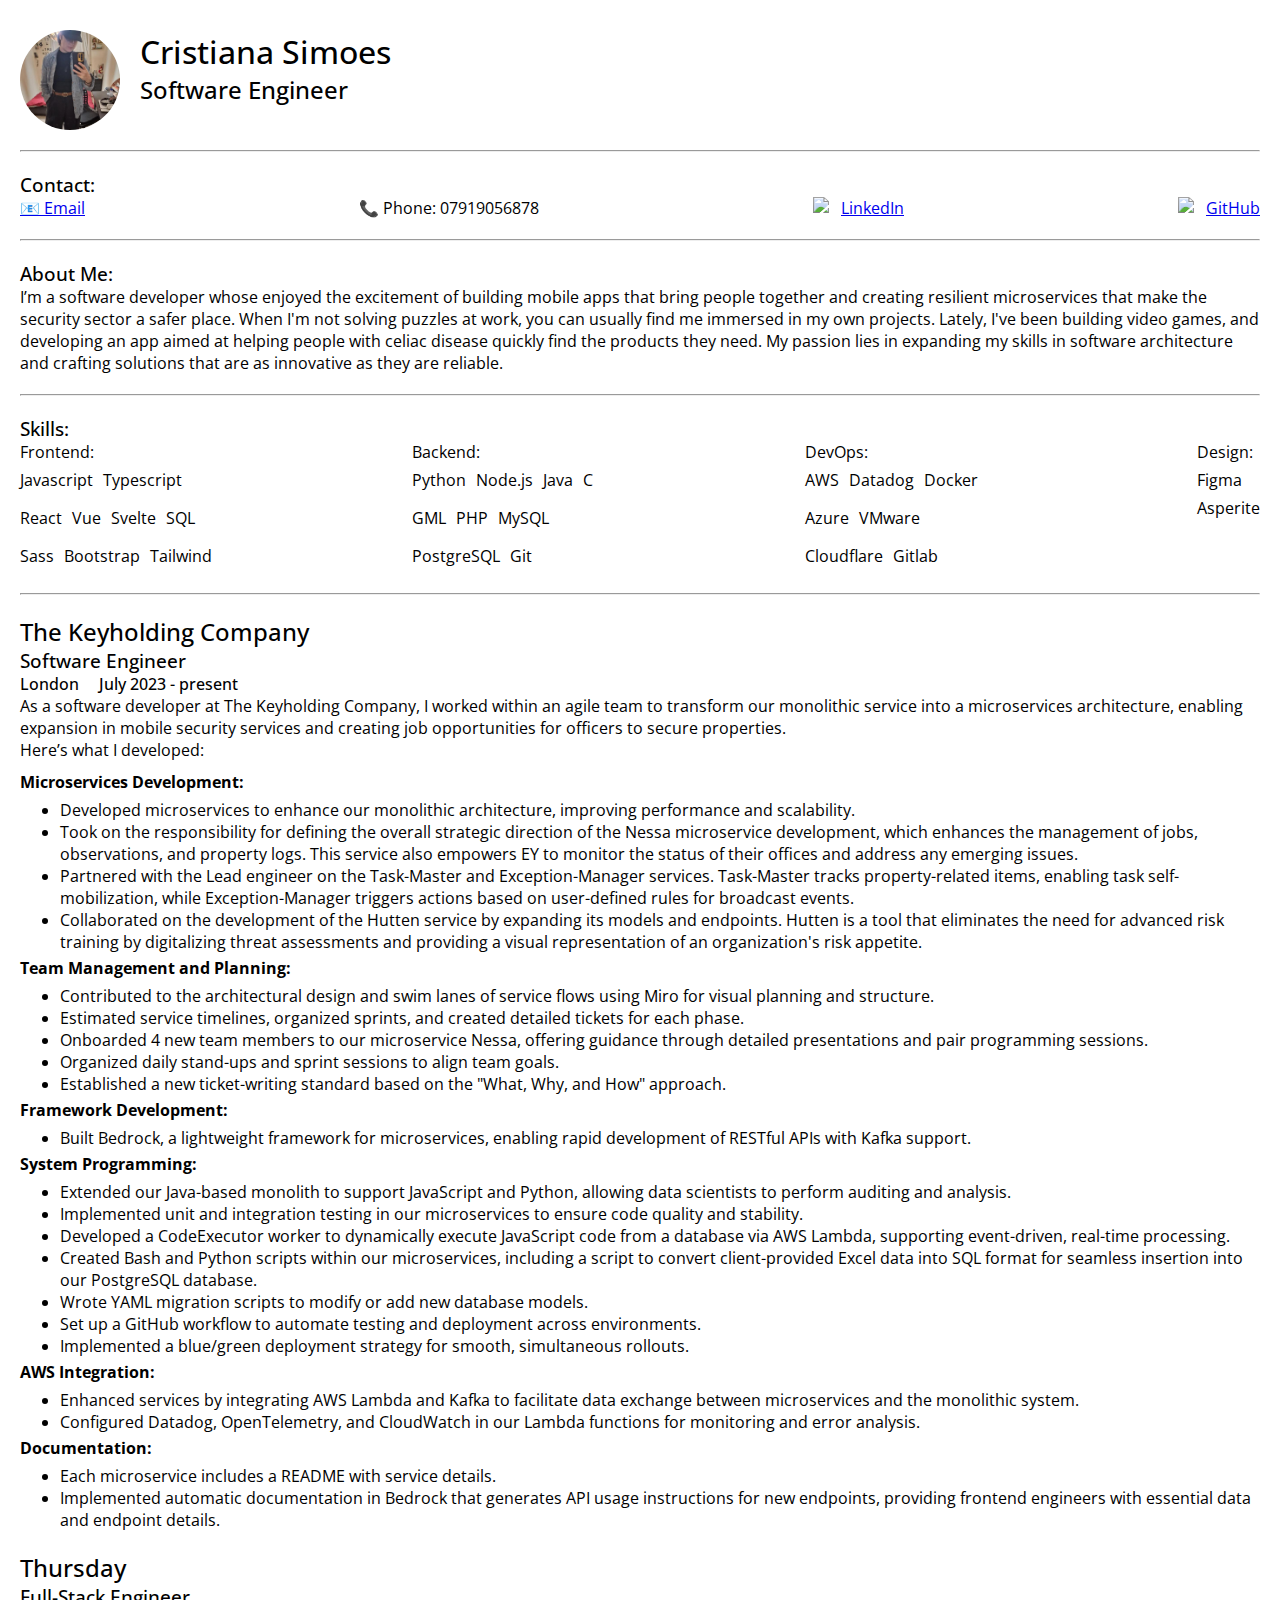
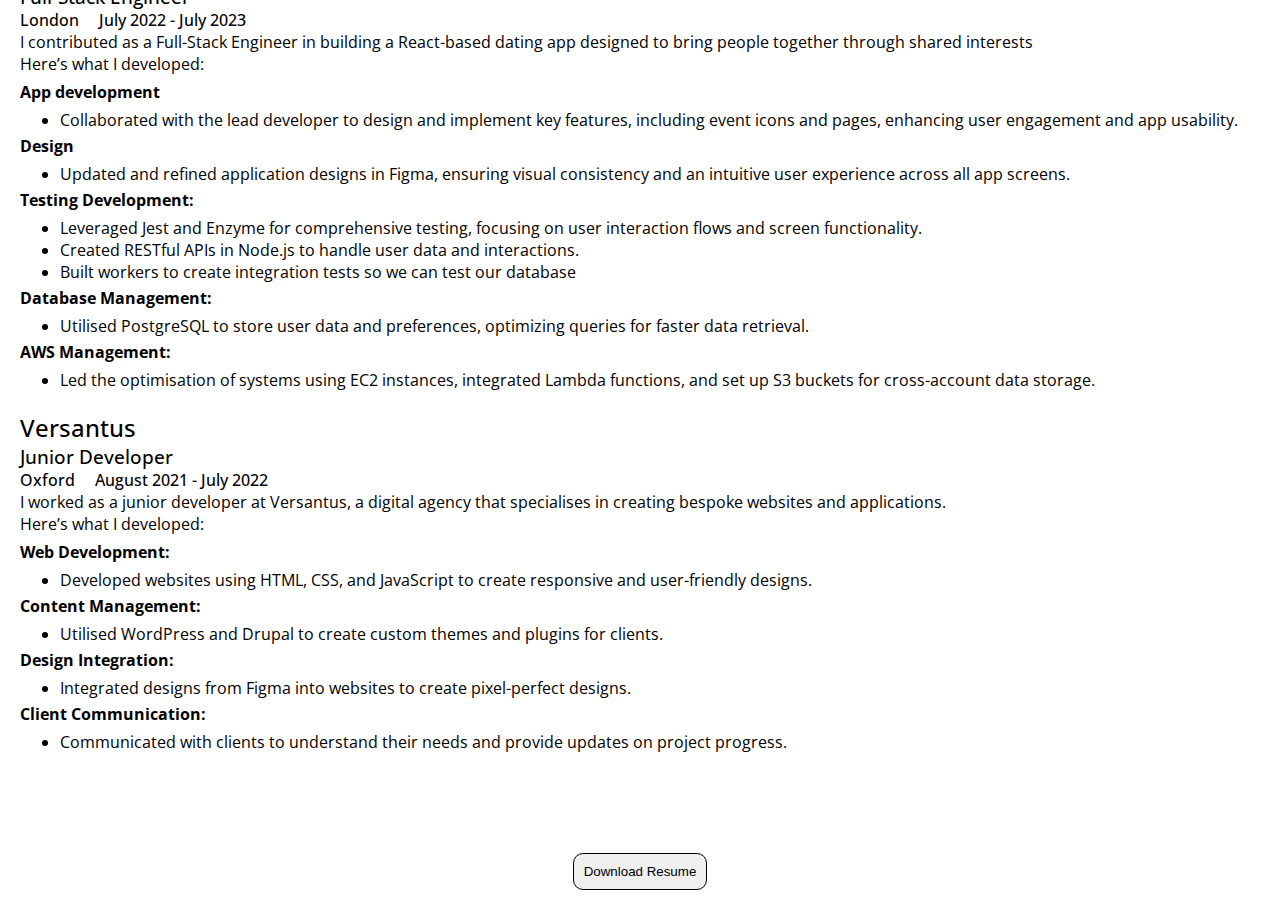
==== commit 093cc0c1: "changing the html" ====
--- a/index.html
+++ b/index.html
@@ -123,18 +123,16 @@
         <p>
           As a software developer at The Keyholding Company, I worked within an
           agile team to transform our monolithic service into a microservices
-          architecture. This transition allowed us to expand our mobile security
-          services and create job opportunities for officers to support
-          companies in keeping their properties secure. <br />
+          architecture, enabling expansion in mobile security services and
+          creating job opportunities for officers to secure properties. <br />
           Here’s what I developed:
         </p>
         <div class="experience_expanded">
           <p><strong>Microservices Development:</strong></p>
           <ul>
             <li>
-              Developed microservices to extend our existing monolithic
-              architecture, establishing new practices to improve performance
-              and scalability.
+              Developed microservices to enhance our monolithic architecture,
+              improving performance and scalability.
             </li>
             <li>
               Took on the responsibility for defining the overall strategic
@@ -144,13 +142,10 @@
               and address any emerging issues.
             </li>
             <li>
-              Collaborated with the Lead software engineer to develop the
-              Task-Master and Exception-Manager services. Task-Master tracks
-              outstanding property-related items, such as tasks and issues, and
-              enables self-mobilization through its task functionality.
-              Exception-Manager listens for events broadcast by our systems and,
-              when a configured event matches a user-defined rule, it triggers
-              one or more actions created by the user.
+              Partnered with the Lead engineer on the Task-Master and
+              Exception-Manager services. Task-Master tracks property-related
+              items, enabling task self-mobilization, while Exception-Manager
+              triggers actions based on user-defined rules for broadcast events.
             </li>
             <li>
               Collaborated on the development of the Hutten service by expanding
@@ -167,8 +162,8 @@
               flows using Miro for visual planning and structure.
             </li>
             <li>
-              Estimated the timeline for developing new services, breaking it
-              down into sprints and defining individual tickets for each phase.
+              Estimated service timelines, organized sprints, and created
+              detailed tickets for each phase.
             </li>
             <li>
               Onboarded 4 new team members to our microservice Nessa, offering
@@ -176,39 +171,34 @@
               sessions.
             </li>
             <li>
-              Organized daily stand-ups and sprint planning sessions to maintain
-              team cohesion and ensure that each developer was aligned with our
-              project goals.
-            </li>
-            <li>
-              Established a new standard for writing tickets expanding on the
-              "What, Why, and How" methodology.
+              Organized daily stand-ups and sprint sessions to align team goals.
+            </li>
+            <li>
+              Established a new ticket-writing standard based on the "What, Why,
+              and How" approach.
             </li>
           </ul>
           <p><strong>Framework Development:</strong></p>
           <ul>
             <li>
-              Built a lightweight framework called Bedrock, which serves as the
-              foundational template for all our microservices, enabling rapid
-              development of RESTful APIs with built-in Kafka support
+              Built Bedrock, a lightweight framework for microservices, enabling
+              rapid development of RESTful APIs with Kafka support.
             </li>
           </ul>
           <p><strong>System Programming:</strong></p>
           <ul>
             <li>
-              Extended our Java-based monolithic service to support multiple
-              languages, including JavaScript and Python, enabling data
-              scientists to use it for auditing and data analysis.
+              Extended our Java-based monolith to support JavaScript and Python,
+              allowing data scientists to perform auditing and analysis.
             </li>
             <li>
               Implemented unit and integration testing in our microservices to
               ensure code quality and stability.
             </li>
             <li>
-              Developed a CodeExecutor worker that dynamically retrieves and
-              executes JavaScript code from a database, leveraging AWS Lambda to
-              process event-driven inputs. This enables flexible, real-time code
-              execution tailored to incoming events.
+              Developed a CodeExecutor worker to dynamically execute JavaScript
+              code from a database via AWS Lambda, supporting event-driven,
+              real-time processing.
             </li>
             <li>
               Created Bash and Python scripts within our microservices,
@@ -216,43 +206,36 @@
               format for seamless insertion into our PostgreSQL database.
             </li>
             <li>
-              Developed YAML migration scripts to modify or add new models in
-              our database.
+              Wrote YAML migration scripts to modify or add new database models.
             </li>
             <li>
               Set up a GitHub workflow to automate testing and deployment across
-              different environments.
-            </li>
-            <li>
-              Established a blue/green deployment strategy to enable seamless,
-              simultaneous deployments.
+              environments.
+            </li>
+            <li>
+              Implemented a blue/green deployment strategy for smooth,
+              simultaneous rollouts.
             </li>
           </ul>
           <p><strong>AWS Integration:</strong></p>
           <ul>
             <li>
-              Enhanced our services by integrating AWS Lambda and Kafka to
-              enable microservices to communicate with the monolithic system and
-              exchange relevant data.
-            </li>
-            <li>
-              Configured Datadog, OpenTelemetry, and CloudWatch within our
-              Lambda functions for effective monitoring and error analysis of
-              our microservices.
+              Enhanced services by integrating AWS Lambda and Kafka to
+              facilitate data exchange between microservices and the monolithic
+              system.
+            </li>
+            <li>
+              Configured Datadog, OpenTelemetry, and CloudWatch in our Lambda
+              functions for monitoring and error analysis.
             </li>
           </ul>
           <p><strong>Documentation:</strong></p>
           <ul>
-            <li>
-              Each microservice includes a README file with detailed information
-              about the service.
-            </li>
-            <li>
-              Implemented an automatic documentation generator in Bedrock that
-              provides API usage instructions whenever a new endpoint is created
-              in a microservice. This tool generates detailed information for
-              our frontend engineers on how each endpoint works and the expected
-              data.
+            <li>Each microservice includes a README with service details.</li>
+            <li>
+              Implemented automatic documentation in Bedrock that generates API
+              usage instructions for new endpoints, providing frontend engineers
+              with essential data and endpoint details.
             </li>
           </ul>
         </div>
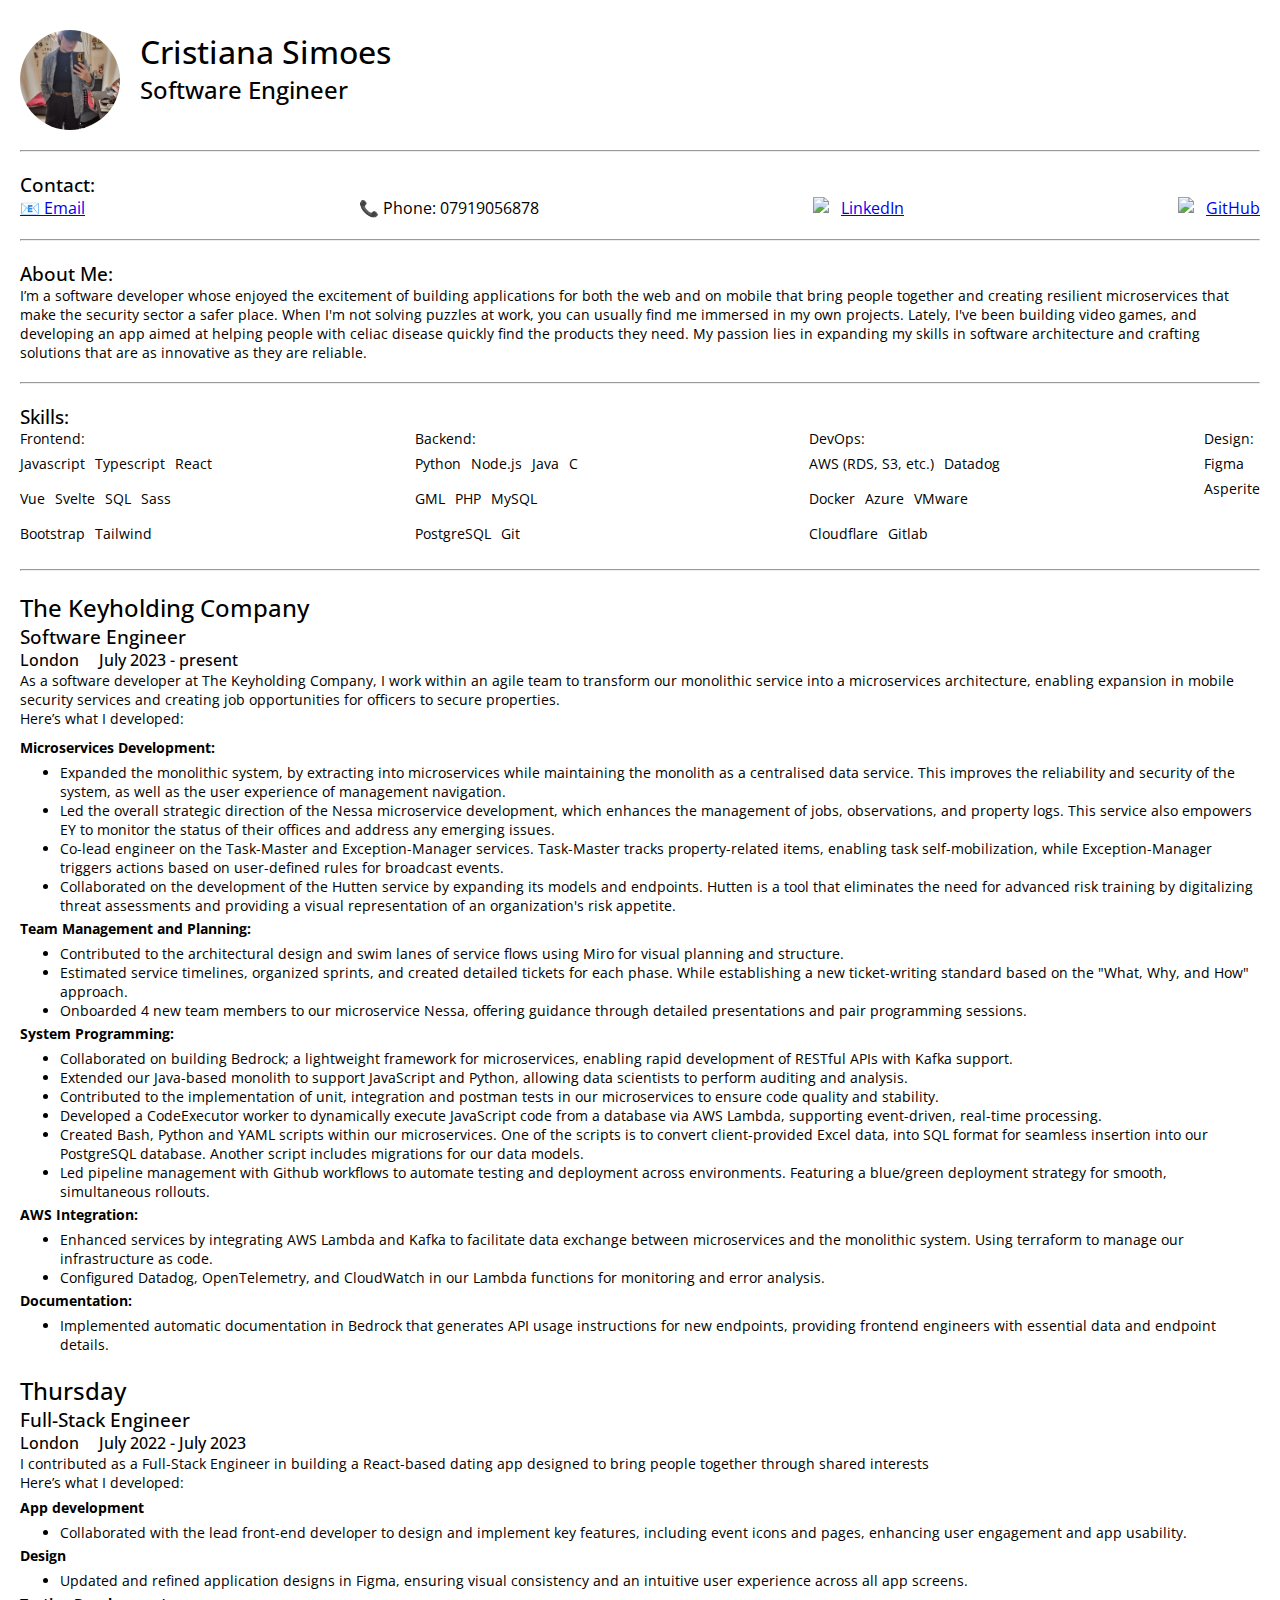
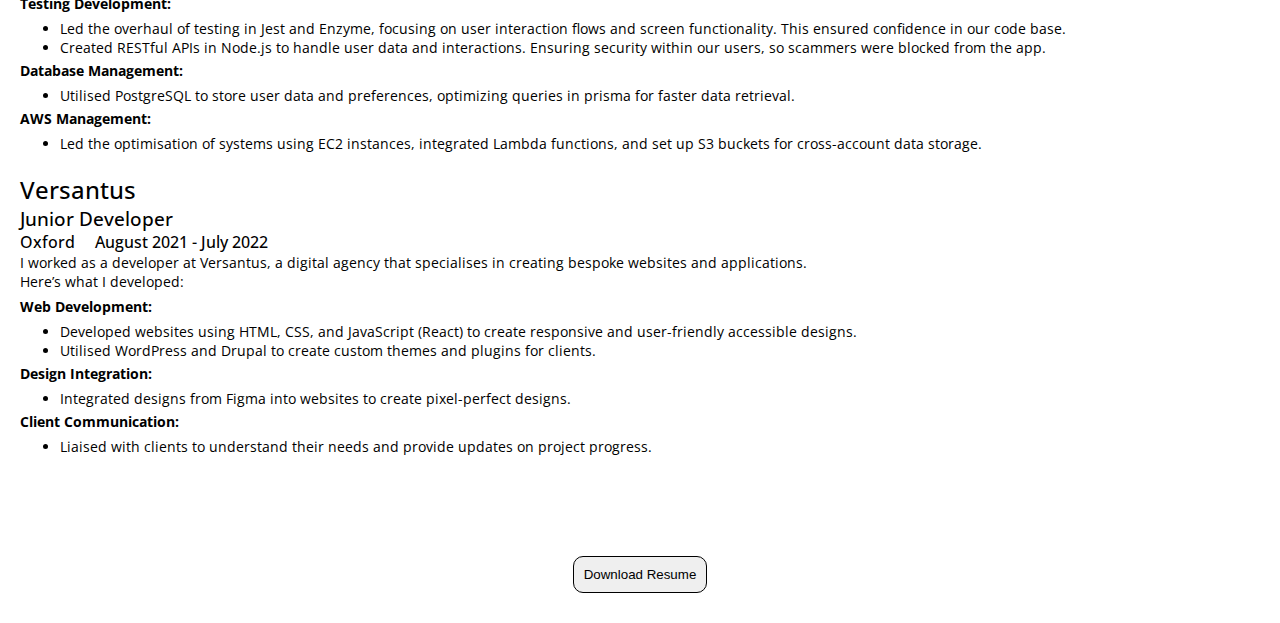
==== commit 947919d1: "modifying" ====
--- a/index.html
+++ b/index.html
@@ -48,14 +48,15 @@
     <div class="about_me">
       <h3>About Me:</h3>
       <p>
-        I’m a software developer whose enjoyed the excitement of building mobile
-        apps that bring people together and creating resilient microservices
-        that make the security sector a safer place. When I'm not solving
-        puzzles at work, you can usually find me immersed in my own projects.
-        Lately, I've been building video games, and developing an app aimed at
-        helping people with celiac disease quickly find the products they need.
-        My passion lies in expanding my skills in software architecture and
-        crafting solutions that are as innovative as they are reliable.
+        I’m a software developer whose enjoyed the excitement of building
+        applications for both the web and on mobile that bring people together
+        and creating resilient microservices that make the security sector a
+        safer place. When I'm not solving puzzles at work, you can usually find
+        me immersed in my own projects. Lately, I've been building video games,
+        and developing an app aimed at helping people with celiac disease
+        quickly find the products they need. My passion lies in expanding my
+        skills in software architecture and crafting solutions that are as
+        innovative as they are reliable.
       </p>
     </div>
     <hr />
@@ -93,7 +94,7 @@
         <div class="skills_devops">
           <p>DevOps:</p>
           <div class="skills_devops_list">
-            <p>AWS</p>
+            <p>AWS (RDS, S3, etc.)</p>
             <p>Datadog</p>
             <p>Docker</p>
             <p>Azure</p>
@@ -121,7 +122,7 @@
           <h4>July 2023 - present</h4>
         </div>
         <p>
-          As a software developer at The Keyholding Company, I worked within an
+          As a software developer at The Keyholding Company, I work within an
           agile team to transform our monolithic service into a microservices
           architecture, enabling expansion in mobile security services and
           creating job opportunities for officers to secure properties. <br />
@@ -131,21 +132,22 @@
           <p><strong>Microservices Development:</strong></p>
           <ul>
             <li>
-              Developed microservices to enhance our monolithic architecture,
-              improving performance and scalability.
-            </li>
-            <li>
-              Took on the responsibility for defining the overall strategic
-              direction of the Nessa microservice development, which enhances
-              the management of jobs, observations, and property logs. This
-              service also empowers EY to monitor the status of their offices
-              and address any emerging issues.
-            </li>
-            <li>
-              Partnered with the Lead engineer on the Task-Master and
-              Exception-Manager services. Task-Master tracks property-related
-              items, enabling task self-mobilization, while Exception-Manager
-              triggers actions based on user-defined rules for broadcast events.
+              Expanded the monolithic system, by extracting into microservices
+              while maintaining the monolith as a centralised data service. This
+              improves the reliability and security of the system, as well as
+              the user experience of management navigation.
+            </li>
+            <li>
+              Led the overall strategic direction of the Nessa microservice
+              development, which enhances the management of jobs, observations,
+              and property logs. This service also empowers EY to monitor the
+              status of their offices and address any emerging issues.
+            </li>
+            <li>
+              Co-lead engineer on the Task-Master and Exception-Manager
+              services. Task-Master tracks property-related items, enabling task
+              self-mobilization, while Exception-Manager triggers actions based
+              on user-defined rules for broadcast events.
             </li>
             <li>
               Collaborated on the development of the Hutten service by expanding
@@ -163,37 +165,30 @@
             </li>
             <li>
               Estimated service timelines, organized sprints, and created
-              detailed tickets for each phase.
+              detailed tickets for each phase. While establishing a new
+              ticket-writing standard based on the "What, Why, and How"
+              approach.
             </li>
             <li>
               Onboarded 4 new team members to our microservice Nessa, offering
               guidance through detailed presentations and pair programming
               sessions.
             </li>
-            <li>
-              Organized daily stand-ups and sprint sessions to align team goals.
-            </li>
-            <li>
-              Established a new ticket-writing standard based on the "What, Why,
-              and How" approach.
-            </li>
-          </ul>
-          <p><strong>Framework Development:</strong></p>
-          <ul>
-            <li>
-              Built Bedrock, a lightweight framework for microservices, enabling
-              rapid development of RESTful APIs with Kafka support.
-            </li>
           </ul>
           <p><strong>System Programming:</strong></p>
           <ul>
+            <li>
+              Collaborated on building Bedrock; a lightweight framework for
+              microservices, enabling rapid development of RESTful APIs with
+              Kafka support.
+            </li>
             <li>
               Extended our Java-based monolith to support JavaScript and Python,
               allowing data scientists to perform auditing and analysis.
             </li>
             <li>
-              Implemented unit and integration testing in our microservices to
-              ensure code quality and stability.
+              Contributed to the implementation of unit, integration and postman
+              tests in our microservices to ensure code quality and stability.
             </li>
             <li>
               Developed a CodeExecutor worker to dynamically execute JavaScript
@@ -201,20 +196,15 @@
               real-time processing.
             </li>
             <li>
-              Created Bash and Python scripts within our microservices,
-              including a script to convert client-provided Excel data into SQL
-              format for seamless insertion into our PostgreSQL database.
-            </li>
-            <li>
-              Wrote YAML migration scripts to modify or add new database models.
-            </li>
-            <li>
-              Set up a GitHub workflow to automate testing and deployment across
-              environments.
-            </li>
-            <li>
-              Implemented a blue/green deployment strategy for smooth,
-              simultaneous rollouts.
+              Created Bash, Python and YAML scripts within our microservices.
+              One of the scripts is to convert client-provided Excel data, into
+              SQL format for seamless insertion into our PostgreSQL database.
+              Another script includes migrations for our data models.
+            </li>
+            <li>
+              Led pipeline management with Github workflows to automate testing
+              and deployment across environments. Featuring a blue/green
+              deployment strategy for smooth, simultaneous rollouts.
             </li>
           </ul>
           <p><strong>AWS Integration:</strong></p>
@@ -222,7 +212,7 @@
             <li>
               Enhanced services by integrating AWS Lambda and Kafka to
               facilitate data exchange between microservices and the monolithic
-              system.
+              system. Using terraform to manage our infrastructure as code.
             </li>
             <li>
               Configured Datadog, OpenTelemetry, and CloudWatch in our Lambda
@@ -231,7 +221,6 @@
           </ul>
           <p><strong>Documentation:</strong></p>
           <ul>
-            <li>Each microservice includes a README with service details.</li>
             <li>
               Implemented automatic documentation in Bedrock that generates API
               usage instructions for new endpoints, providing frontend engineers
@@ -256,9 +245,9 @@
         <p><strong>App development</strong></p>
         <ul>
           <li>
-            Collaborated with the lead developer to design and implement key
-            features, including event icons and pages, enhancing user engagement
-            and app usability.
+            Collaborated with the lead front-end developer to design and
+            implement key features, including event icons and pages, enhancing
+            user engagement and app usability.
           </li>
         </ul>
         <p><strong>Design</strong></p>
@@ -271,16 +260,14 @@
         <p><strong>Testing Development:</strong></p>
         <ul>
           <li>
-            Leveraged Jest and Enzyme for comprehensive testing, focusing on
-            user interaction flows and screen functionality.
+            Led the overhaul of testing in Jest and Enzyme, focusing on user
+            interaction flows and screen functionality. This ensured confidence
+            in our code base.
           </li>
           <li>
             Created RESTful APIs in Node.js to handle user data and
-            interactions.
-          </li>
-          <li>
-            Built workers to create integration tests so we can test our
-            database
+            interactions. Ensuring security within our users, so scammers were
+            blocked from the app.
           </li>
         </ul>
         <p>
@@ -289,7 +276,7 @@
         <ul>
           <li>
             Utilised PostgreSQL to store user data and preferences, optimizing
-            queries for faster data retrieval.
+            queries in prisma for faster data retrieval.
           </li>
         </ul>
         <p>
@@ -311,7 +298,7 @@
           <h4>August 2021 - July 2022</h4>
         </div>
         <p>
-          I worked as a junior developer at Versantus, a digital agency that
+          I worked as a developer at Versantus, a digital agency that
           specialises in creating bespoke websites and applications. <br />
           Here’s what I developed:
         </p>
@@ -320,14 +307,9 @@
         </p>
         <ul>
           <li>
-            Developed websites using HTML, CSS, and JavaScript to create
-            responsive and user-friendly designs.
-          </li>
-        </ul>
-        <p>
-          <strong>Content Management:</strong>
-        </p>
-        <ul>
+            Developed websites using HTML, CSS, and JavaScript (React) to create
+            responsive and user-friendly accessible designs.
+          </li>
           <li>
             Utilised WordPress and Drupal to create custom themes and plugins
             for clients.
@@ -347,8 +329,8 @@
         </p>
         <ul>
           <li>
-            Communicated with clients to understand their needs and provide
-            updates on project progress.
+            Liaised with clients to understand their needs and provide updates
+            on project progress.
           </li>
         </ul>
       </div>
--- a/styles.css
+++ b/styles.css
@@ -22,6 +22,10 @@
 ul{
   margin-bottom: 4px;
   margin-top: 0;
+}
+
+li, p{
+  font-size: 14px;
 }
 
 .about_me, .contact, .skills{
